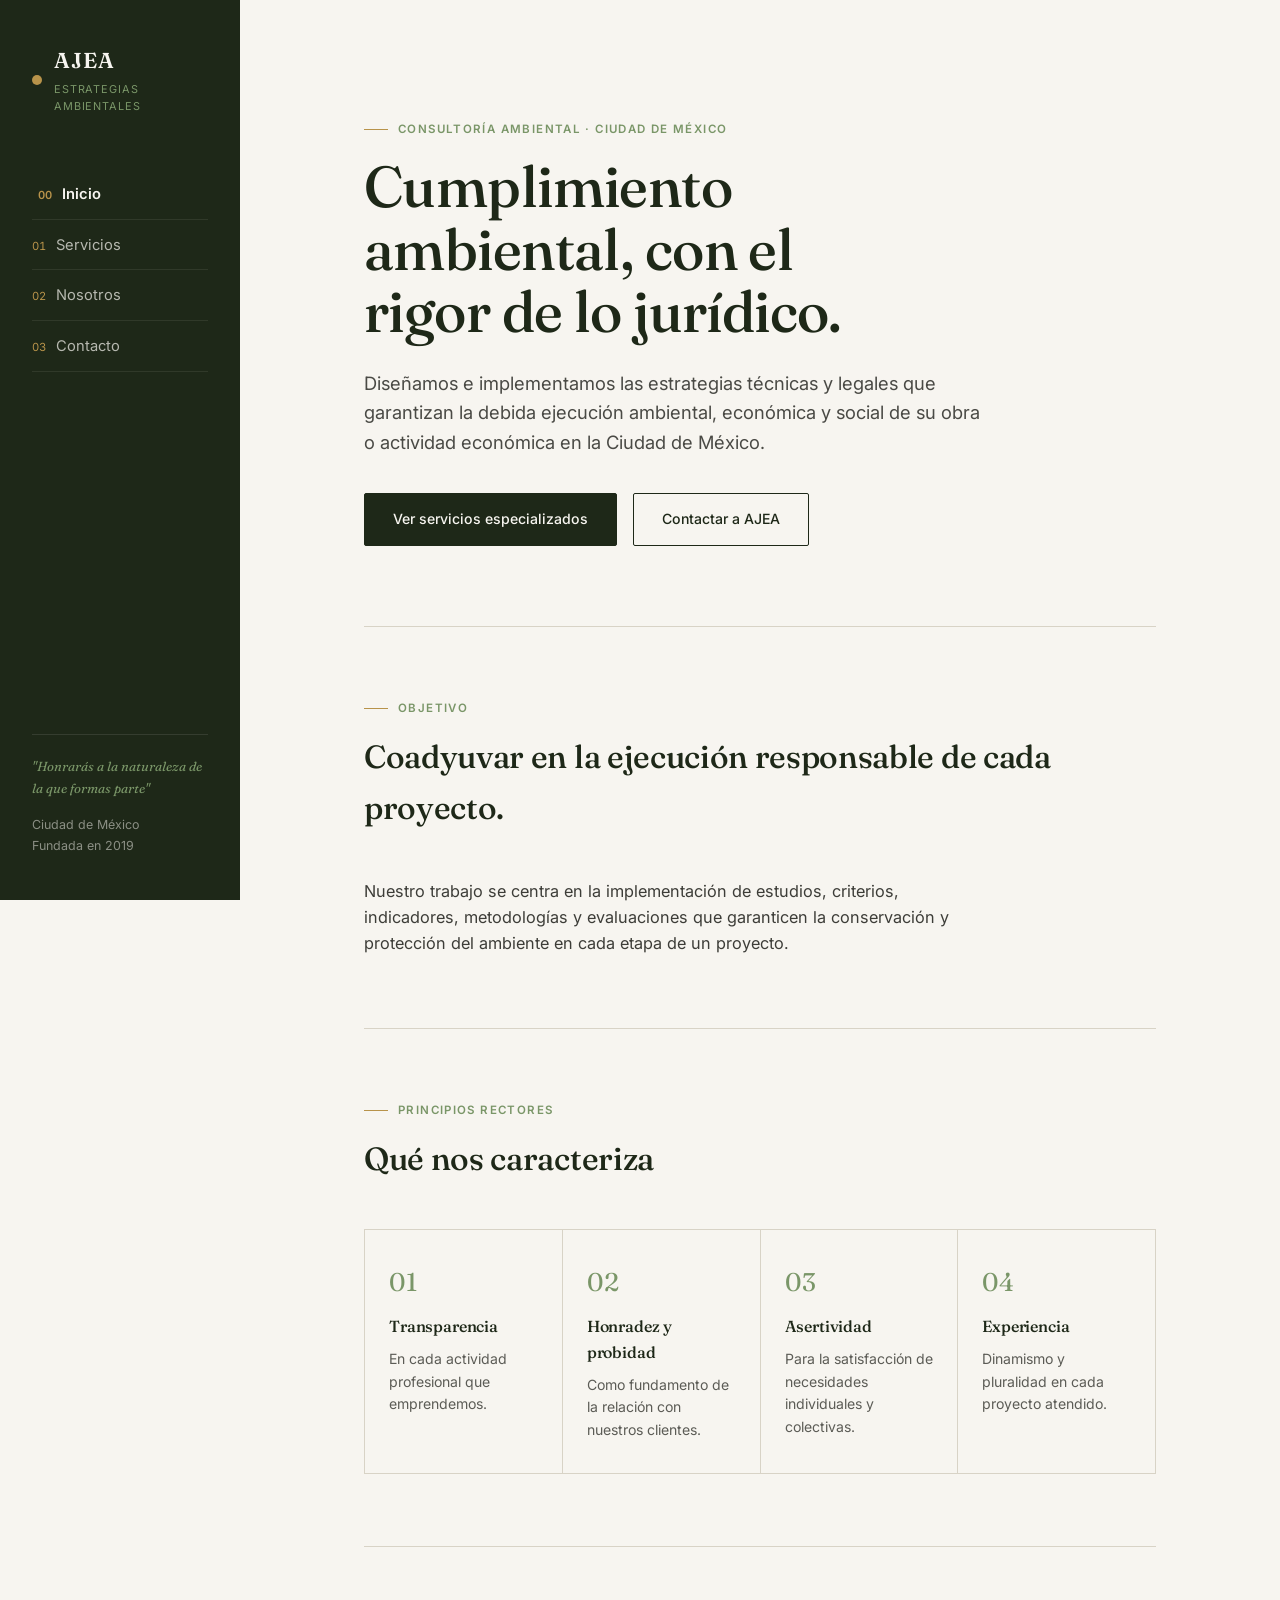
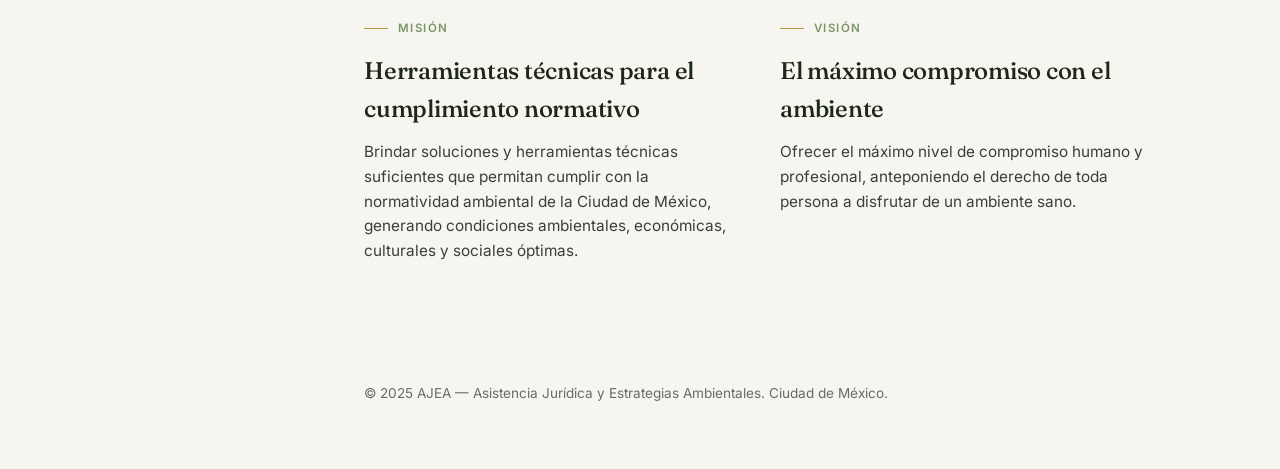
==== index.html @ b837e3bc "Carga Inicial Prototipo Inicial" ====
<!DOCTYPE html>
<html lang="es">
<head>
<meta charset="UTF-8">
<meta name="viewport" content="width=device-width, initial-scale=1.0">
<title>AJEA — Asistencia Jurídica y Estrategias Ambientales</title>
<link rel="stylesheet" href="styles.css?v=2">
</head>
<body>

<div class="shell">
  <nav class="sidenav" id="sidenav">
    <div>
      <div class="mobile-bar">
        <div class="brand-mark">
          <span class="dot"></span>
          <div><span class="name">AJEA</span><span class="sub">Estrategias Ambientales</span></div>
        </div>
        <button class="menu-btn" onclick="document.getElementById('sidenav').classList.toggle('open')">Menú</button>
      </div>
      <div class="nav-links">
        <a href="index.html" class="active"><span class="idx">00</span> Inicio</a>
        <a href="servicios.html"><span class="idx">01</span> Servicios</a>
        <a href="nosotros.html"><span class="idx">02</span> Nosotros</a>
        <a href="contacto.html"><span class="idx">03</span> Contacto</a>
      </div>
    </div>
    <div class="sidenav-footer">
      <span class="motto">"Honrarás a la naturaleza de la que formas parte"</span>
      Ciudad de México<br>Fundada en 2019
    </div>
  </nav>

  <main class="main">
    <div class="container">

      <section class="hero">
        <div class="eyebrow">Consultoría ambiental · Ciudad de México</div>
        <h1>Cumplimiento ambiental, con el rigor de lo jurídico.</h1>
        <p class="lead">Diseñamos e implementamos las estrategias técnicas y legales que garantizan la debida ejecución ambiental, económica y social de su obra o actividad económica en la Ciudad de México.</p>
        <div style="margin-top:36px;display:flex;gap:16px;flex-wrap:wrap;">
          <a href="servicios.html" class="btn">Ver servicios especializados</a>
          <a href="contacto.html" class="btn outline">Contactar a AJEA</a>
        </div>
      </section>

      <section class="section">
        <div class="section-head">
          <div class="eyebrow">Objetivo</div>
          <h2>Coadyuvar en la ejecución responsable de cada proyecto.</h2>
        </div>
        <p style="max-width:60ch;font-size:1.02rem;color:#3d3d38;">Nuestro trabajo se centra en la implementación de estudios, criterios, indicadores, metodologías y evaluaciones que garanticen la conservación y protección del ambiente en cada etapa de un proyecto.</p>
      </section>

      <section class="section">
        <div class="section-head">
          <div class="eyebrow">Principios rectores</div>
          <h2>Qué nos caracteriza</h2>
        </div>
        <div class="pillars">
          <div class="pillar">
            <div class="mk">01</div>
            <h4>Transparencia</h4>
            <p>En cada actividad profesional que emprendemos.</p>
          </div>
          <div class="pillar">
            <div class="mk">02</div>
            <h4>Honradez y probidad</h4>
            <p>Como fundamento de la relación con nuestros clientes.</p>
          </div>
          <div class="pillar">
            <div class="mk">03</div>
            <h4>Asertividad</h4>
            <p>Para la satisfacción de necesidades individuales y colectivas.</p>
          </div>
          <div class="pillar">
            <div class="mk">04</div>
            <h4>Experiencia</h4>
            <p>Dinamismo y pluralidad en cada proyecto atendido.</p>
          </div>
        </div>
      </section>

      <section class="section" style="border-bottom:none;">
        <div class="grid-2">
          <div>
            <div class="eyebrow">Misión</div>
            <h2 style="font-size:1.5rem;margin:14px 0 12px;">Herramientas técnicas para el cumplimiento normativo</h2>
            <p style="font-size:0.96rem;color:#3d3d38;">Brindar soluciones y herramientas técnicas suficientes que permitan cumplir con la normatividad ambiental de la Ciudad de México, generando condiciones ambientales, económicas, culturales y sociales óptimas.</p>
          </div>
          <div>
            <div class="eyebrow">Visión</div>
            <h2 style="font-size:1.5rem;margin:14px 0 12px;">El máximo compromiso con el ambiente</h2>
            <p style="font-size:0.96rem;color:#3d3d38;">Ofrecer el máximo nivel de compromiso humano y profesional, anteponiendo el derecho de toda persona a disfrutar de un ambiente sano.</p>
          </div>
        </div>
      </section>

      <footer class="page-footer">
        © 2025 AJEA — Asistencia Jurídica y Estrategias Ambientales. Ciudad de México.
      </footer>

    </div>
  </main>
</div>

</body>
</html>
---- styles.css ----
@import url('https://fonts.googleapis.com/css2?family=Fraunces:opsz,wght@9..144,300;9..144,400;9..144,500;9..144,600;9..144,700&family=Inter:wght@400;500;600&display=swap');

:root{
  --forest:#2C3B23;
  --forest-deep:#1E2818;
  --ivory:#F7F5F0;
  --sage:#7A9668;
  --sage-light:#E4E9DD;
  --charcoal:#2A2A28;
  --ochre:#B8934A;
  --line:#D8D3C6;
  --max-w:1200px;
}

*{margin:0;padding:0;box-sizing:border-box;}
html{scroll-behavior:smooth;}
body{
  background:var(--ivory);
  color:var(--charcoal);
  font-family:'Inter',sans-serif;
  font-size:16px;
  line-height:1.6;
}

@media (prefers-reduced-motion: reduce){
  *{animation-duration:0.01ms !important; transition-duration:0.01ms !important;}
}

h1,h2,h3,h4{
  font-family:'Fraunces',serif;
  font-weight:500;
  letter-spacing:-0.01em;
  color:var(--forest-deep);
}

a{color:inherit;text-decoration:none;}
img{max-width:100%;display:block;}

/* ===== LAYOUT SHELL ===== */
.shell{
  display:grid;
  grid-template-columns:240px 1fr;
  min-height:100vh;
}

.sidenav{
  background:var(--forest-deep);
  color:var(--ivory);
  padding:44px 32px;
  position:sticky;
  top:0;
  height:100vh;
  display:flex;
  flex-direction:column;
  justify-content:space-between;
}

.brand-mark{
  display:flex;
  align-items:center;
  gap:12px;
  margin-bottom:56px;
}
.brand-mark .dot{
  width:10px;height:10px;border-radius:50%;
  background:var(--ochre);
  flex-shrink:0;
}
.brand-mark .name{
  font-family:'Fraunces',serif;
  font-size:1.35rem;
  font-weight:600;
  letter-spacing:0.04em;
}
.brand-mark .sub{
  font-size:0.68rem;
  letter-spacing:0.08em;
  text-transform:uppercase;
  color:var(--sage);
  display:block;
  margin-top:2px;
}

.nav-links{display:flex;flex-direction:column;gap:2px;}
.nav-links a{
  font-size:0.92rem;
  padding:12px 0;
  border-bottom:1px solid rgba(247,245,240,0.08);
  color:rgba(247,245,240,0.7);
  display:flex;
  align-items:baseline;
  gap:10px;
  transition:color 0.2s ease, padding-left 0.2s ease;
}
.nav-links a .idx{
  font-size:0.7rem;
  color:var(--ochre);
  font-variant-numeric:tabular-nums;
}
.nav-links a:hover, .nav-links a.active{
  color:var(--ivory);
  padding-left:6px;
}
.nav-links a.active{font-weight:600;}

.sidenav-footer{
  font-size:0.78rem;
  color:rgba(247,245,240,0.5);
  border-top:1px solid rgba(247,245,240,0.1);
  padding-top:20px;
  line-height:1.7;
}
.sidenav-footer .motto{
  font-family:'Fraunces',serif;
  font-style:italic;
  color:var(--sage);
  font-size:0.82rem;
  margin-bottom:14px;
  display:block;
}

.main{
  padding:0;
  max-width:100%;
  overflow-x:hidden;
}

.container{
  max-width:920px;
  padding:0 64px;
  margin:0 auto;
}

/* ===== MOBILE NAV TOGGLE ===== */
.mobile-bar{
  display:flex;
  justify-content:space-between;
  align-items:center;
  margin-bottom:56px;
}
.mobile-bar .brand-mark{margin-bottom:0;}
.menu-btn{display:none;}

@media (max-width: 900px){
  .shell{grid-template-columns:1fr;}
  .sidenav{
    position:relative;
    height:auto;
    padding:24px 24px 20px;
  }
  .mobile-bar{margin-bottom:0;}
  .menu-btn{display:inline-block;}
  .nav-links, .sidenav-footer{
    display:none;
  }
  .sidenav.open .nav-links,
  .sidenav.open .sidenav-footer{
    display:flex;
  }
  .sidenav.open .nav-links{margin-top:28px;}
  .sidenav.open .sidenav-footer{margin-top:20px;display:block;}
  .menu-btn{
    background:none;border:1px solid rgba(247,245,240,0.3);
    color:var(--ivory);padding:8px 14px;border-radius:2px;
    font-family:'Inter';font-size:0.8rem;cursor:pointer;
  }
  .container{padding:0 24px;}
}

/* ===== COMMON SECTION STYLES ===== */
.eyebrow{
  font-size:0.72rem;
  letter-spacing:0.12em;
  text-transform:uppercase;
  color:var(--sage);
  font-weight:600;
  display:flex;
  align-items:center;
  gap:10px;
}
.eyebrow::before{
  content:'';
  width:24px;height:1px;
  background:var(--ochre);
  display:inline-block;
}

.hero{
  padding:120px 0 80px;
  border-bottom:1px solid var(--line);
}
.hero h1{
  font-size:clamp(2.4rem, 5vw, 3.6rem);
  line-height:1.08;
  margin:18px 0 26px;
  max-width:15ch;
}
.hero .lead{
  font-size:1.15rem;
  color:#4a4a45;
  max-width:52ch;
  margin-bottom:8px;
}

.section{
  padding:72px 0;
  border-bottom:1px solid var(--line);
}
.section:last-of-type{border-bottom:none;}

.section-head{margin-bottom:44px;}
.section-head h2{
  font-size:2rem;
  margin-top:14px;
}

.btn{
  display:inline-flex;
  align-items:center;
  gap:10px;
  background:var(--forest-deep);
  color:var(--ivory);
  padding:14px 28px;
  font-size:0.88rem;
  font-weight:500;
  border-radius:2px;
  transition:background 0.2s ease, transform 0.2s ease;
  border:1px solid var(--forest-deep);
}
.btn:hover{background:var(--forest);transform:translateY(-1px);}
.btn.outline{
  background:transparent;
  color:var(--forest-deep);
  border:1px solid var(--forest-deep);
}
.btn.outline:hover{background:var(--forest-deep);color:var(--ivory);}

.grid-2{
  display:grid;
  grid-template-columns:1fr 1fr;
  gap:40px;
}
@media (max-width:700px){.grid-2{grid-template-columns:1fr;}}

/* article/clause numbering (signature element) */
.article{
  border-top:1px solid var(--line);
  padding:36px 0;
  display:grid;
  grid-template-columns:100px 1fr;
  gap:28px;
}
.article:last-child{border-bottom:1px solid var(--line);}
.article .num{
  font-family:'Fraunces',serif;
  font-size:0.95rem;
  color:var(--ochre);
  font-weight:600;
  letter-spacing:0.02em;
  padding-top:2px;
}
.article .num span{
  display:block;
  font-family:'Inter';
  font-size:0.65rem;
  color:#9a968a;
  text-transform:uppercase;
  letter-spacing:0.1em;
  margin-top:4px;
}
.article h3{font-size:1.25rem;margin-bottom:14px;}
.article ul{list-style:none;}
.article li{
  padding:8px 0 8px 20px;
  position:relative;
  font-size:0.95rem;
  color:#3d3d38;
  border-top:1px solid #ECE8DC;
}
.article li:first-child{border-top:none;}
.article li::before{
  content:'§';
  position:absolute;
  left:0;
  color:var(--sage);
  font-weight:600;
}

@media (max-width:700px){
  .article{grid-template-columns:1fr;gap:10px;}
}

/* value/pillar cards */
.pillars{
  display:grid;
  grid-template-columns:repeat(4,1fr);
  gap:1px;
  background:var(--line);
  border:1px solid var(--line);
}
.pillar{
  background:var(--ivory);
  padding:32px 24px;
}
.pillar .mk{
  font-family:'Fraunces',serif;
  font-size:1.6rem;
  color:var(--sage);
  margin-bottom:12px;
}
.pillar h4{font-size:1rem;margin-bottom:8px;}
.pillar p{font-size:0.88rem;color:#5c5c56;}
@media (max-width:900px){.pillars{grid-template-columns:1fr 1fr;}}
@media (max-width:500px){.pillars{grid-template-columns:1fr;}}

/* team card */
.person{
  border-top:1px solid var(--line);
  padding:36px 0;
  display:grid;
  grid-template-columns:140px 1fr;
  gap:28px;
}
.person:last-child{border-bottom:1px solid var(--line);}
.person .badge{
  width:64px;height:64px;
  border-radius:50%;
  background:var(--sage-light);
  color:var(--forest-deep);
  display:flex;align-items:center;justify-content:center;
  font-family:'Fraunces',serif;
  font-size:1.3rem;
  font-weight:600;
}
.person h3{font-size:1.2rem;margin-bottom:4px;}
.person .role{
  font-size:0.82rem;
  color:var(--sage);
  text-transform:uppercase;
  letter-spacing:0.06em;
  margin-bottom:14px;
  font-weight:600;
}
.person p{font-size:0.94rem;color:#3d3d38;}
@media (max-width:700px){.person{grid-template-columns:1fr;}}

/* footer */
.page-footer{
  padding:48px 0 64px;
  font-size:0.85rem;
  color:#6b6b64;
}
.page-footer a{color:var(--forest);text-decoration:underline;text-underline-offset:3px;}

.stamp{
  display:inline-block;
  border:1px solid var(--ochre);
  color:var(--ochre);
  font-size:0.7rem;
  letter-spacing:0.08em;
  text-transform:uppercase;
  padding:6px 14px;
  border-radius:2px;
  margin-bottom:20px;
}

/* contact page specific */
.contact-block{
  padding:32px 0;
  border-top:1px solid var(--line);
}
.contact-block:last-child{border-bottom:1px solid var(--line);}
.contact-block .label{
  font-size:0.72rem;
  text-transform:uppercase;
  letter-spacing:0.1em;
  color:var(--sage);
  font-weight:600;
  margin-bottom:10px;
}
.contact-block .value{
  font-family:'Fraunces',serif;
  font-size:1.3rem;
  color:var(--forest-deep);
}
.contact-block .value + .value{margin-top:4px;}
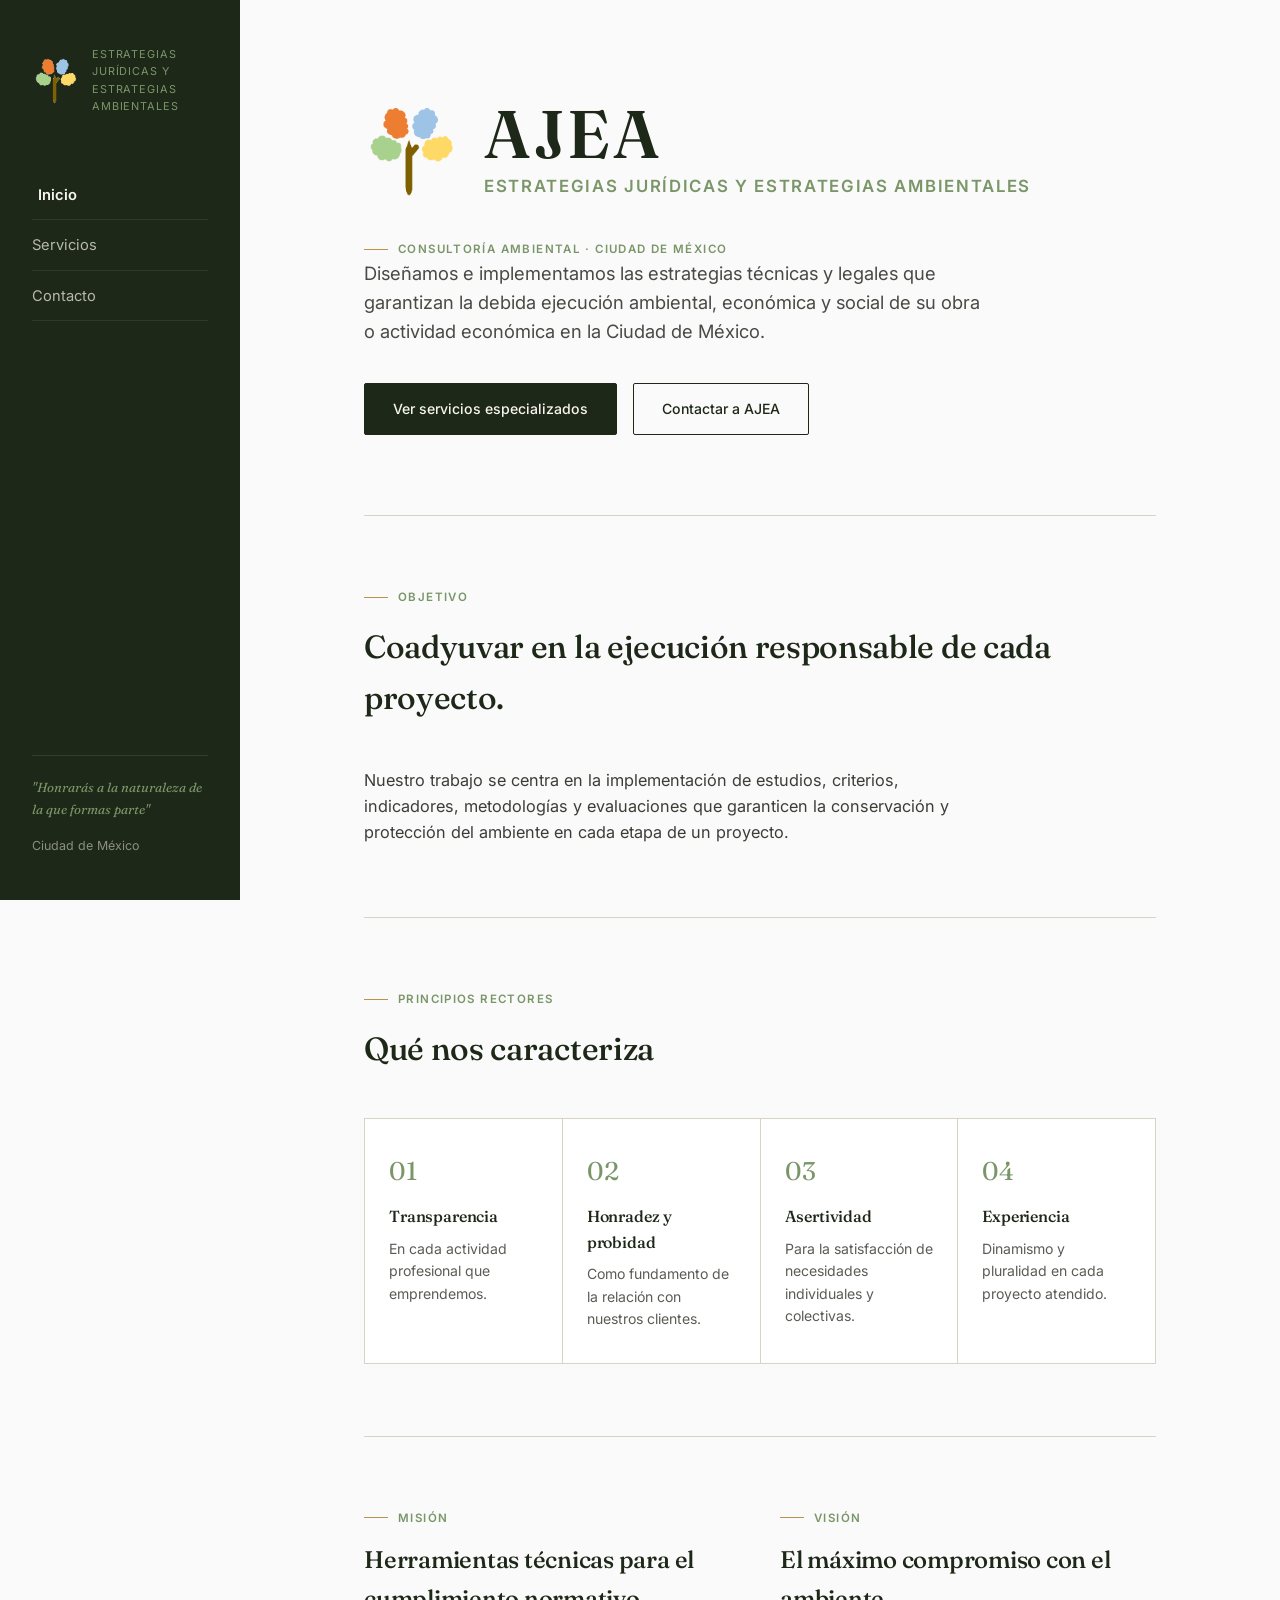
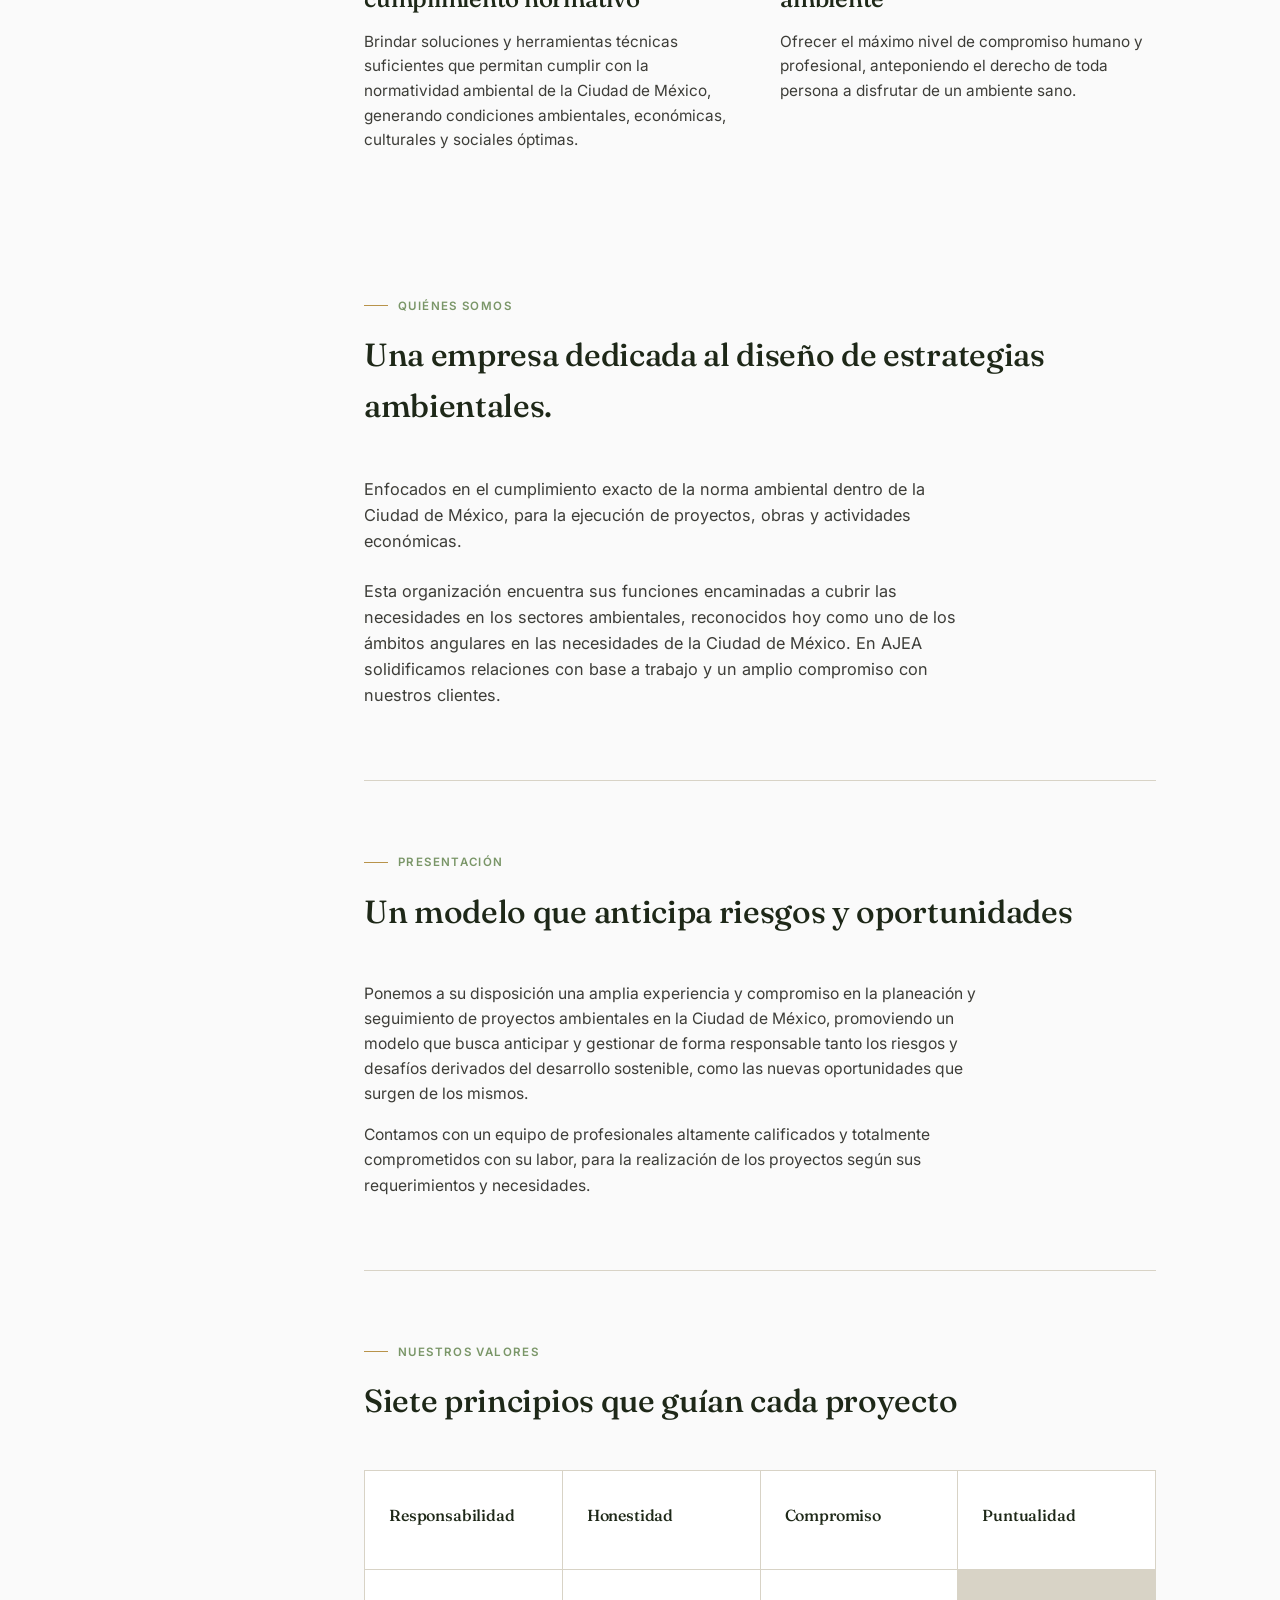
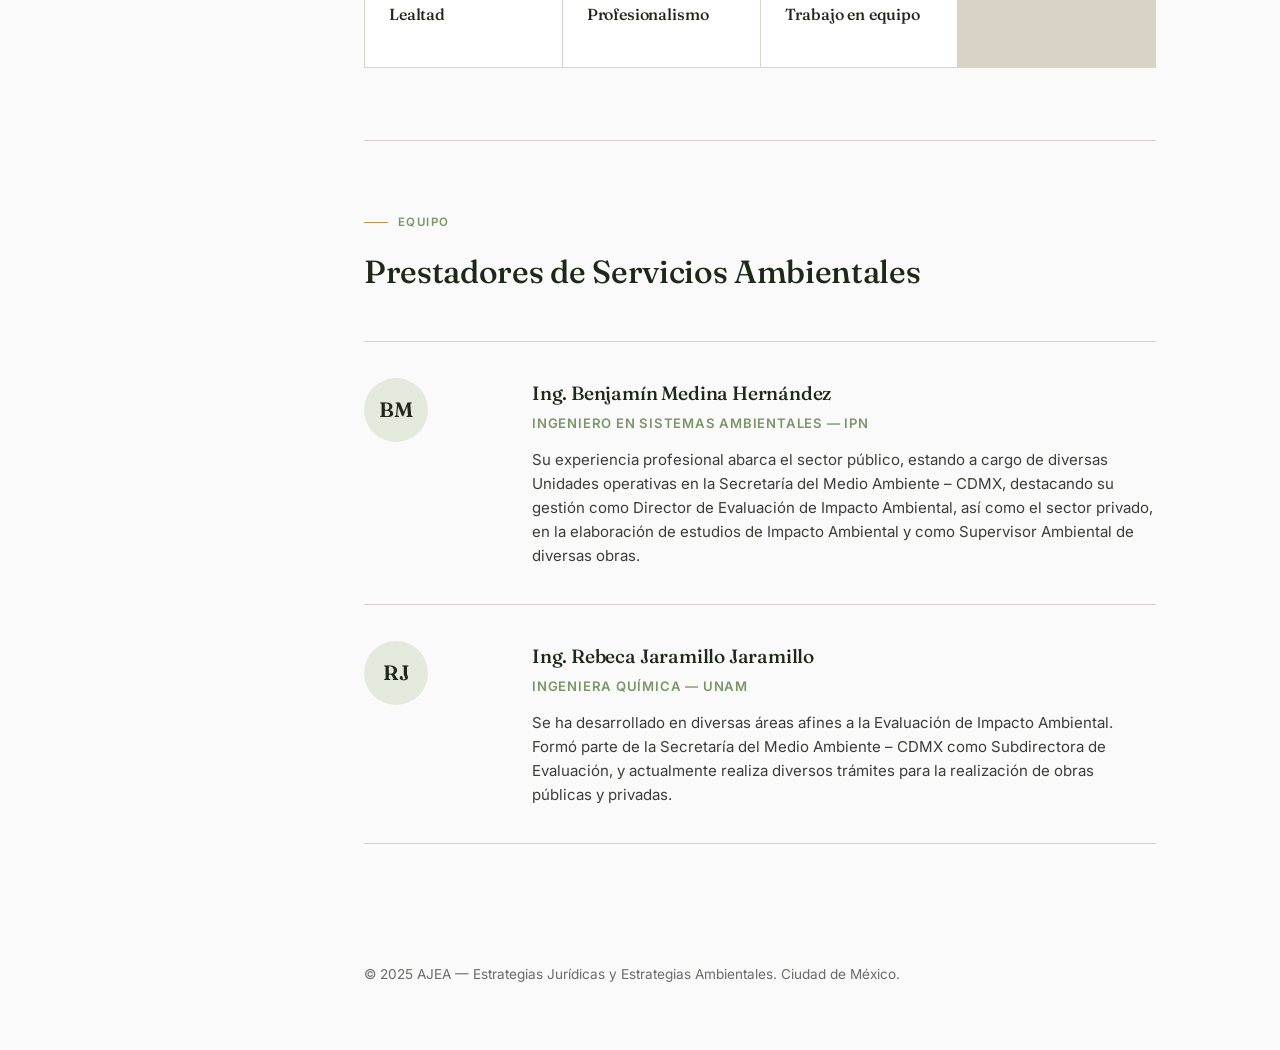
==== commit 99d4a030: "Revision 1" ====
--- a/index.html
+++ b/index.html
@@ -3,8 +3,9 @@
 <head>
 <meta charset="UTF-8">
 <meta name="viewport" content="width=device-width, initial-scale=1.0">
-<title>AJEA — Asistencia Jurídica y Estrategias Ambientales</title>
-<link rel="stylesheet" href="styles.css?v=2">
+<title>AJEA — Estrategias Jurídicas y Estrategias Ambientales</title>
+<link rel="icon" type="image/png" href="logoAJEA.png">
+<link rel="stylesheet" href="styles.css?v=3">
 </head>
 <body>
 
@@ -13,21 +14,22 @@
     <div>
       <div class="mobile-bar">
         <div class="brand-mark">
-          <span class="dot"></span>
-          <div><span class="name">AJEA</span><span class="sub">Estrategias Ambientales</span></div>
+          <img src="logoAJEA.png" alt="AJEA" class="logo-img">
+          <div>
+            <span class="sub">Estrategias Jurídicas y Estrategias Ambientales</span>
+          </div>
         </div>
         <button class="menu-btn" onclick="document.getElementById('sidenav').classList.toggle('open')">Menú</button>
       </div>
       <div class="nav-links">
-        <a href="index.html" class="active"><span class="idx">00</span> Inicio</a>
-        <a href="servicios.html"><span class="idx">01</span> Servicios</a>
-        <a href="nosotros.html"><span class="idx">02</span> Nosotros</a>
-        <a href="contacto.html"><span class="idx">03</span> Contacto</a>
+        <a href="index.html" class="active">Inicio</a>
+        <a href="servicios.html">Servicios</a>
+        <a href="contacto.html">Contacto</a>
       </div>
     </div>
     <div class="sidenav-footer">
       <span class="motto">"Honrarás a la naturaleza de la que formas parte"</span>
-      Ciudad de México<br>Fundada en 2019
+      Ciudad de México
     </div>
   </nav>
 
@@ -35,8 +37,14 @@
     <div class="container">
 
       <section class="hero">
-        <div class="eyebrow">Consultoría ambiental · Ciudad de México</div>
-        <h1>Cumplimiento ambiental, con el rigor de lo jurídico.</h1>
+        <div class="hero-brand">
+          <img src="logoAJEA.png" alt="AJEA" class="hero-logo">
+          <div class="hero-brand-text">
+            <span class="hero-brand-name">AJEA</span>
+            <span class="hero-brand-full">Estrategias Jurídicas y Estrategias Ambientales</span>
+          </div>
+        </div>
+        <div class="eyebrow" style="margin-top:40px;">Consultoría ambiental · Ciudad de México</div>
         <p class="lead">Diseñamos e implementamos las estrategias técnicas y legales que garantizan la debida ejecución ambiental, económica y social de su obra o actividad económica en la Ciudad de México.</p>
         <div style="margin-top:36px;display:flex;gap:16px;flex-wrap:wrap;">
           <a href="servicios.html" class="btn">Ver servicios especializados</a>
@@ -96,8 +104,68 @@
         </div>
       </section>
 
+      <!-- Nosotros -->
+      <section class="section">
+        <div class="section-head">
+          <div class="eyebrow">Quiénes somos</div>
+          <h2>Una empresa dedicada al diseño de estrategias ambientales.</h2>
+        </div>
+        <p style="max-width:62ch;font-size:1.02rem;color:#3d3d38;margin-bottom:24px;">Enfocados en el cumplimiento exacto de la norma ambiental dentro de la Ciudad de México, para la ejecución de proyectos, obras y actividades económicas.</p>
+        <p style="max-width:62ch;font-size:1.02rem;color:#3d3d38;">Esta organización encuentra sus funciones encaminadas a cubrir las necesidades en los sectores ambientales, reconocidos hoy como uno de los ámbitos angulares en las necesidades de la Ciudad de México. En AJEA solidificamos relaciones con base a trabajo y un amplio compromiso con nuestros clientes.</p>
+      </section>
+
+      <section class="section">
+        <div class="section-head">
+          <div class="eyebrow">Presentación</div>
+          <h2>Un modelo que anticipa riesgos y oportunidades</h2>
+        </div>
+        <p style="max-width:62ch;font-size:0.98rem;color:#3d3d38;margin-bottom:16px;">Ponemos a su disposición una amplia experiencia y compromiso en la planeación y seguimiento de proyectos ambientales en la Ciudad de México, promoviendo un modelo que busca anticipar y gestionar de forma responsable tanto los riesgos y desafíos derivados del desarrollo sostenible, como las nuevas oportunidades que surgen de los mismos.</p>
+        <p style="max-width:62ch;font-size:0.98rem;color:#3d3d38;">Contamos con un equipo de profesionales altamente calificados y totalmente comprometidos con su labor, para la realización de los proyectos según sus requerimientos y necesidades.</p>
+      </section>
+
+      <section class="section">
+        <div class="section-head">
+          <div class="eyebrow">Nuestros valores</div>
+          <h2>Siete principios que guían cada proyecto</h2>
+        </div>
+        <div class="pillars" style="grid-template-columns:repeat(4,1fr);">
+          <div class="pillar"><h4>Responsabilidad</h4></div>
+          <div class="pillar"><h4>Honestidad</h4></div>
+          <div class="pillar"><h4>Compromiso</h4></div>
+          <div class="pillar"><h4>Puntualidad</h4></div>
+          <div class="pillar"><h4>Lealtad</h4></div>
+          <div class="pillar"><h4>Profesionalismo</h4></div>
+          <div class="pillar"><h4>Trabajo en equipo</h4></div>
+        </div>
+      </section>
+
+      <section class="section" style="border-bottom:none;">
+        <div class="section-head">
+          <div class="eyebrow">Equipo</div>
+          <h2>Prestadores de Servicios Ambientales</h2>
+        </div>
+
+        <div class="person">
+          <div class="badge">BM</div>
+          <div>
+            <h3>Ing. Benjamín Medina Hernández</h3>
+            <div class="role">Ingeniero en Sistemas Ambientales — IPN</div>
+            <p>Su experiencia profesional abarca el sector público, estando a cargo de diversas Unidades operativas en la Secretaría del Medio Ambiente – CDMX, destacando su gestión como Director de Evaluación de Impacto Ambiental, así como el sector privado, en la elaboración de estudios de Impacto Ambiental y como Supervisor Ambiental de diversas obras.</p>
+          </div>
+        </div>
+
+        <div class="person">
+          <div class="badge">RJ</div>
+          <div>
+            <h3>Ing. Rebeca Jaramillo Jaramillo</h3>
+            <div class="role">Ingeniera Química — UNAM</div>
+            <p>Se ha desarrollado en diversas áreas afines a la Evaluación de Impacto Ambiental. Formó parte de la Secretaría del Medio Ambiente – CDMX como Subdirectora de Evaluación, y actualmente realiza diversos trámites para la realización de obras públicas y privadas.</p>
+          </div>
+        </div>
+      </section>
+
       <footer class="page-footer">
-        © 2025 AJEA — Asistencia Jurídica y Estrategias Ambientales. Ciudad de México.
+        © 2025 AJEA — Estrategias Jurídicas y Estrategias Ambientales. Ciudad de México.
       </footer>
 
     </div>
--- a/styles.css
+++ b/styles.css
@@ -15,7 +15,7 @@
 *{margin:0;padding:0;box-sizing:border-box;}
 html{scroll-behavior:smooth;}
 body{
-  background:var(--ivory);
+  background:#FAFAFA;
   color:var(--charcoal);
   font-family:'Inter',sans-serif;
   font-size:16px;
@@ -61,16 +61,11 @@
   gap:12px;
   margin-bottom:56px;
 }
-.brand-mark .dot{
-  width:10px;height:10px;border-radius:50%;
-  background:var(--ochre);
+.logo-img{
+  width:48px;
+  height:48px;
+  object-fit:contain;
   flex-shrink:0;
-}
-.brand-mark .name{
-  font-family:'Fraunces',serif;
-  font-size:1.35rem;
-  font-weight:600;
-  letter-spacing:0.04em;
 }
 .brand-mark .sub{
   font-size:0.68rem;
@@ -91,11 +86,6 @@
   align-items:baseline;
   gap:10px;
   transition:color 0.2s ease, padding-left 0.2s ease;
-}
-.nav-links a .idx{
-  font-size:0.7rem;
-  color:var(--ochre);
-  font-variant-numeric:tabular-nums;
 }
 .nav-links a:hover, .nav-links a.active{
   color:var(--ivory);
@@ -186,15 +176,48 @@
 }
 
 .hero{
-  padding:120px 0 80px;
+  padding:100px 0 80px;
   border-bottom:1px solid var(--line);
 }
-.hero h1{
-  font-size:clamp(2.4rem, 5vw, 3.6rem);
-  line-height:1.08;
-  margin:18px 0 26px;
-  max-width:15ch;
-}
+
+/* hero brand block */
+.hero-brand{
+  display:flex;
+  align-items:center;
+  gap:24px;
+  margin-bottom:12px;
+}
+.hero-logo{
+  width:96px;
+  height:96px;
+  object-fit:contain;
+  flex-shrink:0;
+}
+.hero-brand-text{
+  display:flex;
+  flex-direction:column;
+  gap:6px;
+}
+.hero-brand-name{
+  font-family:'Fraunces',serif;
+  font-size:clamp(2.8rem, 6vw, 4.2rem);
+  font-weight:600;
+  line-height:1;
+  color:var(--forest-deep);
+  letter-spacing:0.04em;
+}
+.hero-brand-full{
+  font-size:clamp(0.85rem, 1.5vw, 1.05rem);
+  color:var(--sage);
+  text-transform:uppercase;
+  letter-spacing:0.1em;
+  font-weight:600;
+}
+@media (max-width:600px){
+  .hero-brand{flex-direction:column;align-items:flex-start;gap:16px;}
+  .hero-logo{width:72px;height:72px;}
+}
+
 .hero .lead{
   font-size:1.15rem;
   color:#4a4a45;
@@ -226,6 +249,9 @@
   border-radius:2px;
   transition:background 0.2s ease, transform 0.2s ease;
   border:1px solid var(--forest-deep);
+  cursor:pointer;
+  font-family:'Inter',sans-serif;
+  letter-spacing:normal;
 }
 .btn:hover{background:var(--forest);transform:translateY(-1px);}
 .btn.outline{
@@ -246,10 +272,8 @@
 .article{
   border-top:1px solid var(--line);
   padding:36px 0;
-  display:grid;
-  grid-template-columns:100px 1fr;
-  gap:28px;
-}
+}
+.article:first-child{border-top:none;}
 .article:last-child{border-bottom:1px solid var(--line);}
 .article .num{
   font-family:'Fraunces',serif;
@@ -286,9 +310,6 @@
   font-weight:600;
 }
 
-@media (max-width:700px){
-  .article{grid-template-columns:1fr;gap:10px;}
-}
 
 /* value/pillar cards */
 .pillars{
@@ -299,7 +320,7 @@
   border:1px solid var(--line);
 }
 .pillar{
-  background:var(--ivory);
+  background:#ffffff;
   padding:32px 24px;
 }
 .pillar .mk{
@@ -384,3 +405,68 @@
   color:var(--forest-deep);
 }
 .contact-block .value + .value{margin-top:4px;}
+
+/* contact form */
+.contact-form{
+  margin-top:48px;
+  border-top:1px solid var(--line);
+  padding-top:40px;
+}
+.contact-form .form-title{
+  font-family:'Fraunces',serif;
+  font-size:1.5rem;
+  color:var(--forest-deep);
+  margin-bottom:8px;
+}
+.contact-form .form-subtitle{
+  font-size:0.92rem;
+  color:#57606a;
+  margin-bottom:32px;
+}
+.form-row{
+  display:grid;
+  grid-template-columns:1fr 1fr;
+  gap:20px;
+  margin-bottom:20px;
+}
+@media (max-width:600px){.form-row{grid-template-columns:1fr;}}
+.form-group{
+  display:flex;
+  flex-direction:column;
+  gap:6px;
+}
+.form-group.full{
+  grid-column:1/-1;
+}
+.form-group label{
+  font-size:0.78rem;
+  text-transform:uppercase;
+  letter-spacing:0.08em;
+  color:var(--sage);
+  font-weight:600;
+}
+.form-group input,
+.form-group select,
+.form-group textarea{
+  padding:12px 14px;
+  border:1px solid var(--line);
+  border-radius:2px;
+  font-family:'Inter',sans-serif;
+  font-size:0.94rem;
+  color:var(--charcoal);
+  background:#ffffff;
+  outline:none;
+  transition:border-color 0.2s ease;
+}
+.form-group input:focus,
+.form-group select:focus,
+.form-group textarea:focus{
+  border-color:var(--sage);
+}
+.form-group textarea{
+  resize:vertical;
+  min-height:130px;
+}
+.form-submit{
+  margin-top:24px;
+}
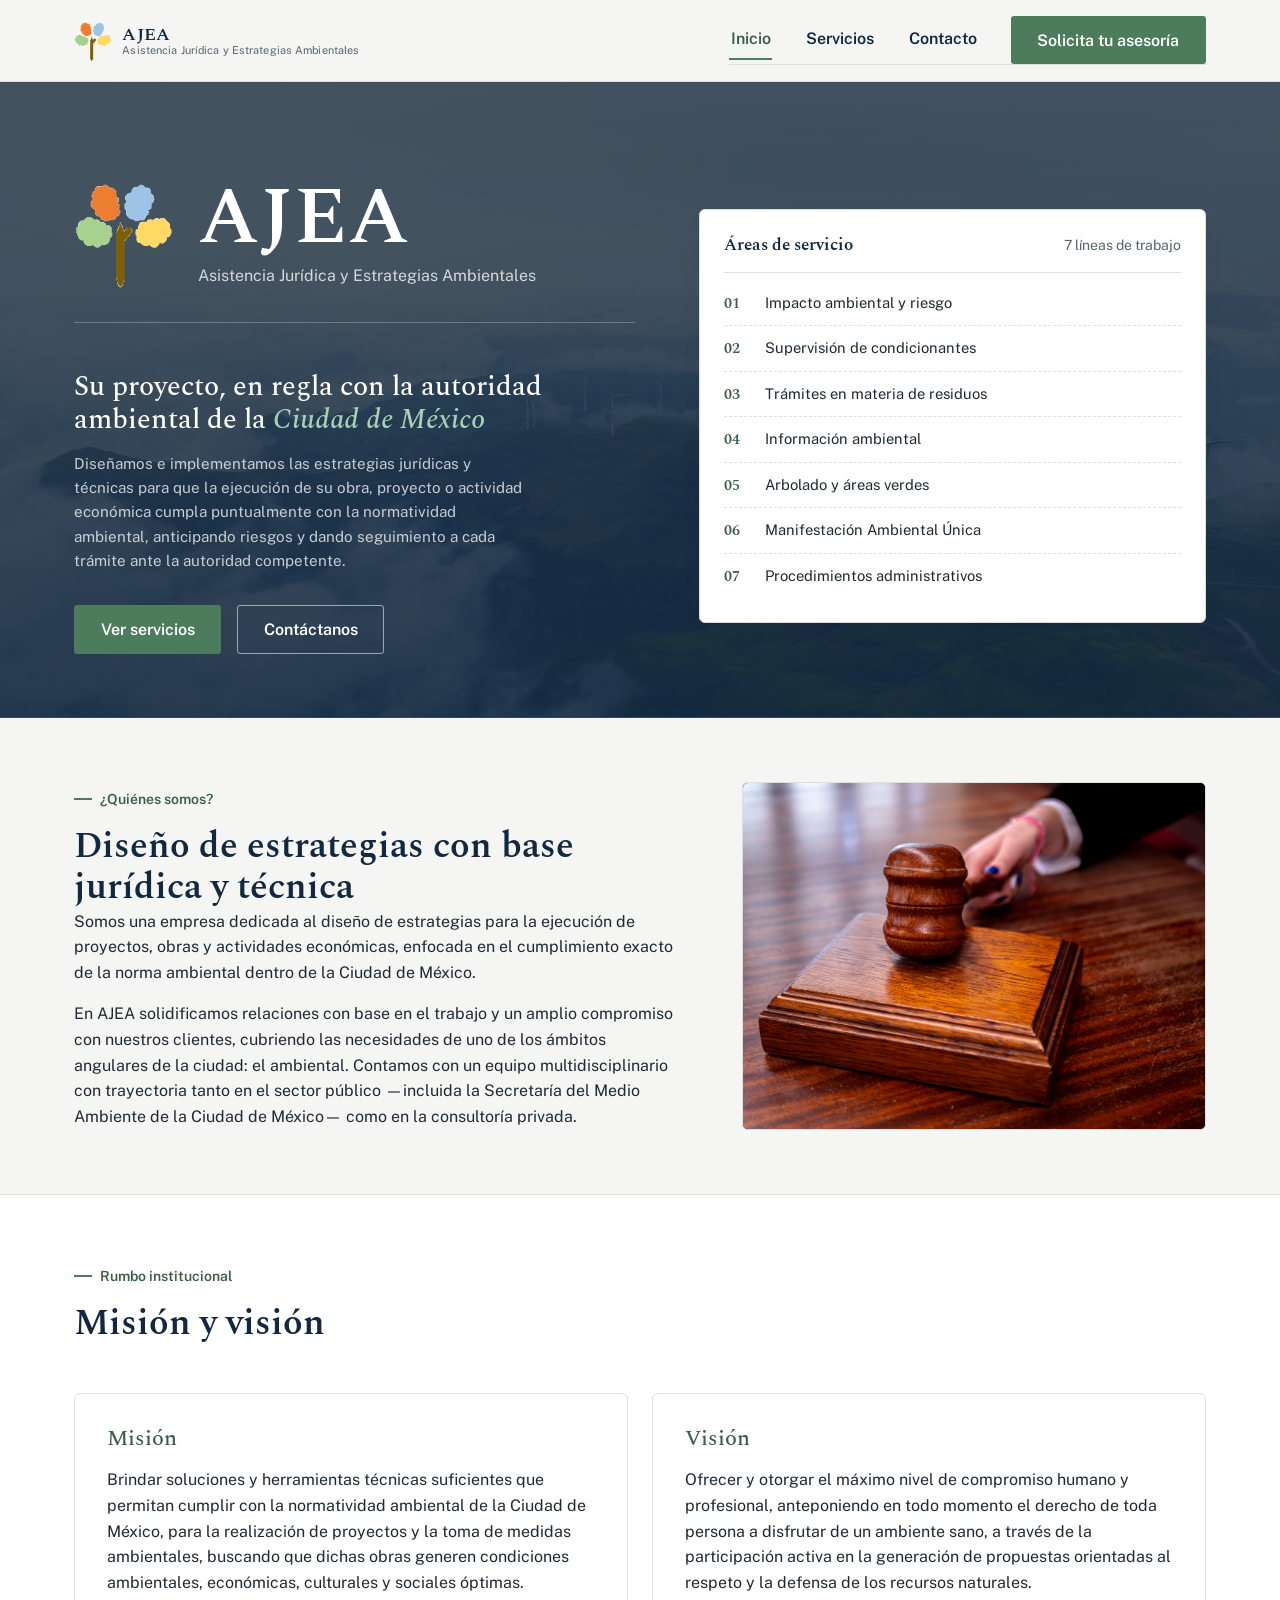
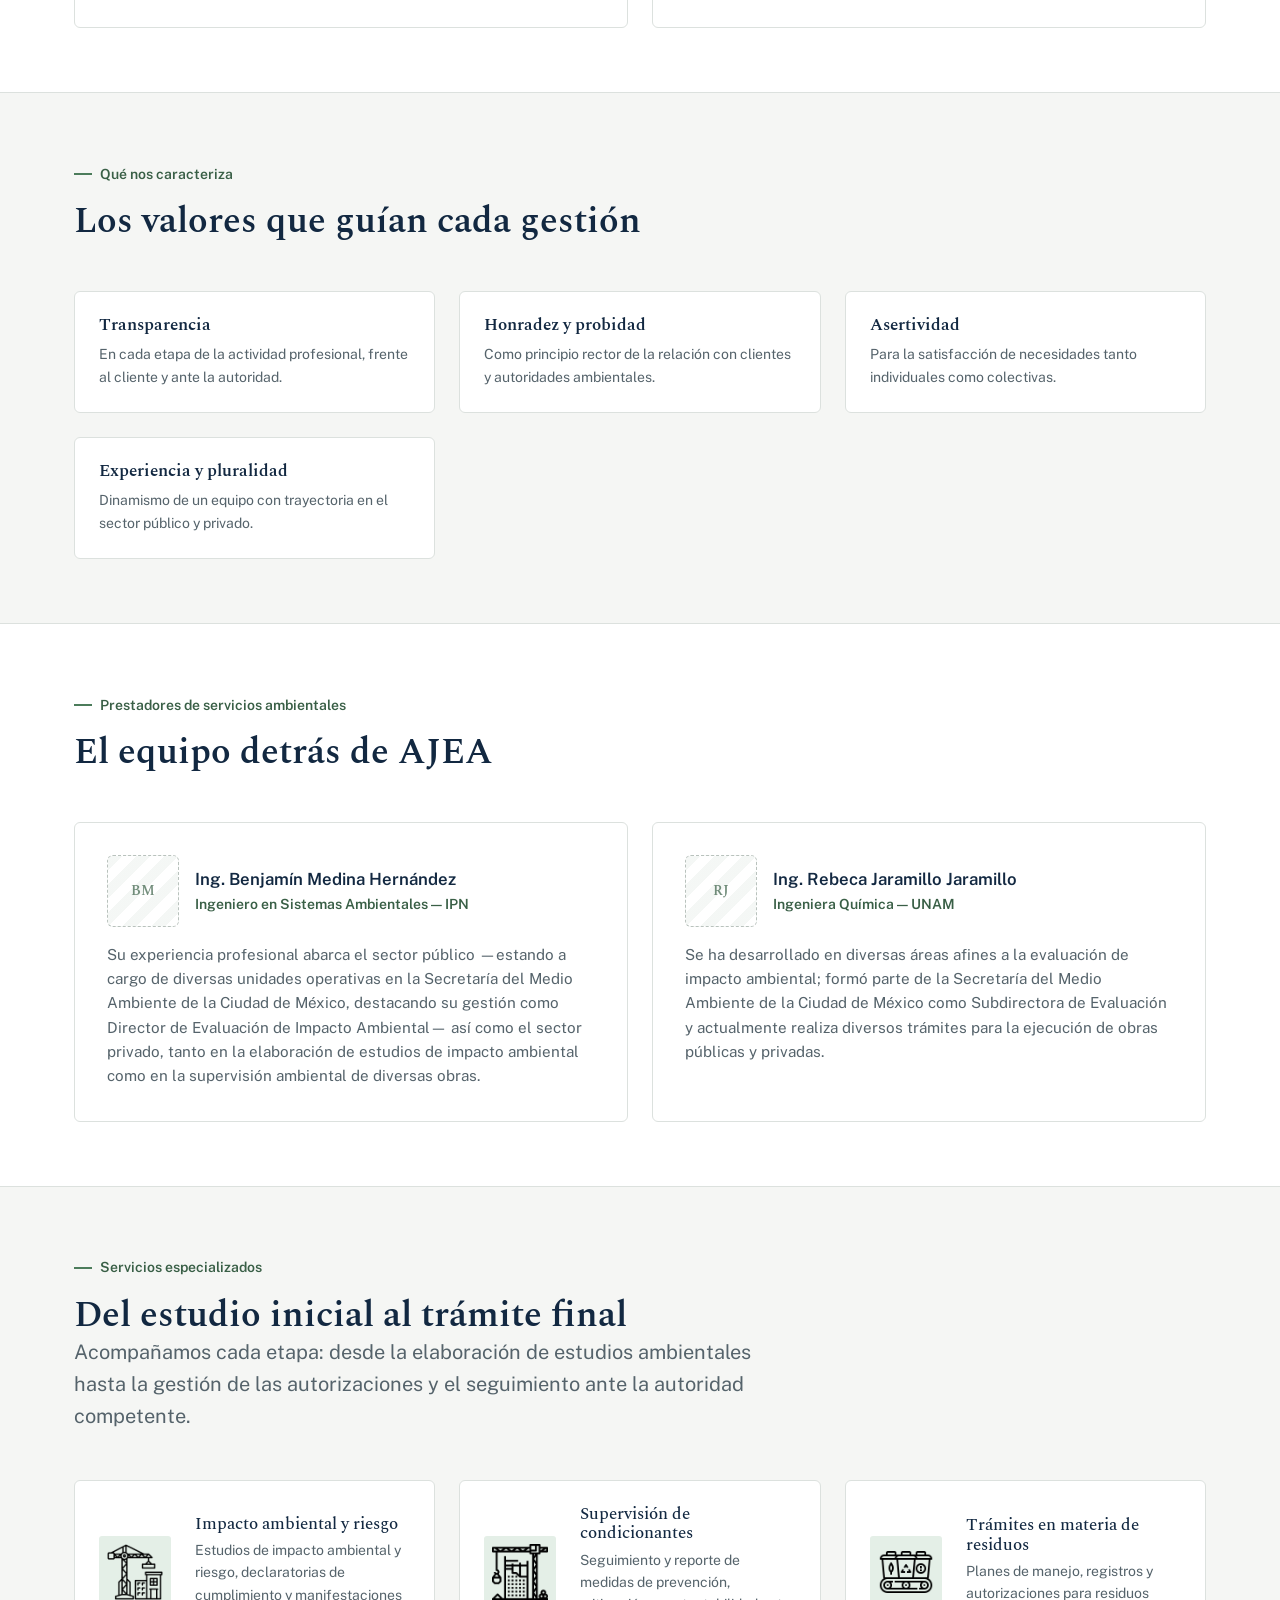
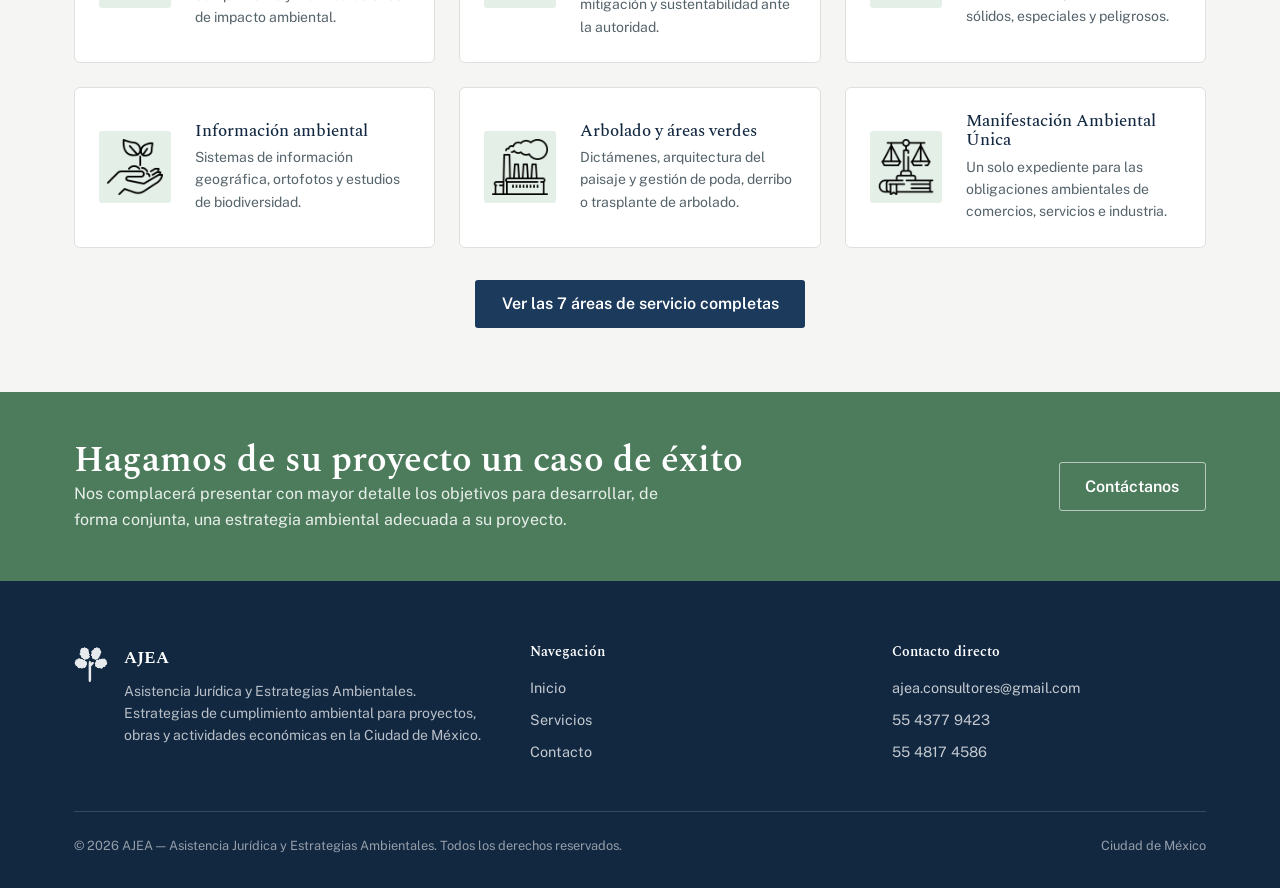
==== commit cec90406: "Implementacion de cambios en la pagina web de AJEA, incluyendo actualizacion de imagenes, videos y d" ====
--- a/index.html
+++ b/index.html
@@ -1,176 +1,422 @@
 <!DOCTYPE html>
 <html lang="es">
 <head>
-<meta charset="UTF-8">
-<meta name="viewport" content="width=device-width, initial-scale=1.0">
-<title>AJEA — Estrategias Jurídicas y Estrategias Ambientales</title>
-<link rel="icon" type="image/png" href="logoAJEA.png">
-<link rel="stylesheet" href="styles.css?v=3">
+  <meta charset="UTF-8" />
+  <meta name="viewport" content="width=device-width, initial-scale=1.0" />
+  <title>AJEA — Asistencia Jurídica y Estrategias Ambientales | CDMX</title>
+  <meta
+    name="description"
+    content="AJEA diseña e implementa estrategias jurídico-ambientales para proyectos, obras y actividades económicas en la Ciudad de México: impacto ambiental, residuos, información ambiental y arbolado."
+  />
+  <link rel="icon" type="image/png" href="assets/img/logoAJEA.png" />
+  <meta property="og:title" content="AJEA — Asistencia Jurídica y Estrategias Ambientales" />
+  <meta
+    property="og:description"
+    content="Estrategias de cumplimiento ambiental para proyectos, obras y actividades económicas en la Ciudad de México."
+  />
+  <meta property="og:type" content="website" />
+  <meta property="og:image" content="assets/img/logoAJEA.png" />
+  <link rel="preconnect" href="https://fonts.googleapis.com" />
+  <link rel="preconnect" href="https://fonts.gstatic.com" crossorigin />
+  <link
+    href="https://fonts.googleapis.com/css2?family=Public+Sans:wght@400;500;600;700&family=Spectral:ital,wght@0,400;0,500;0,600;1,400&display=swap"
+    rel="stylesheet"
+  />
+  <link rel="stylesheet" href="css/styles.css" />
 </head>
 <body>
-
-<div class="shell">
-  <nav class="sidenav" id="sidenav">
-    <div>
-      <div class="mobile-bar">
-        <div class="brand-mark">
-          <img src="logoAJEA.png" alt="AJEA" class="logo-img">
-          <div>
-            <span class="sub">Estrategias Jurídicas y Estrategias Ambientales</span>
-          </div>
-        </div>
-        <button class="menu-btn" onclick="document.getElementById('sidenav').classList.toggle('open')">Menú</button>
-      </div>
-      <div class="nav-links">
-        <a href="index.html" class="active">Inicio</a>
-        <a href="servicios.html">Servicios</a>
-        <a href="contacto.html">Contacto</a>
-      </div>
+  <a class="skip-link" href="#main">Saltar al contenido principal</a>
+
+  <header class="site-header">
+    <div class="container site-header__inner">
+      <a href="index.html" class="logo">
+        <img
+          class="logo__img"
+          src="assets/img/logoAJEA.png"
+          alt="AJEA — Asistencia Jurídica y Estrategias Ambientales"
+          width="125"
+          height="140"
+        />
+        <span class="logo__text">
+          <span class="logo__title">AJEA</span>
+          <span class="logo__subtitle">Asistencia Jurídica y Estrategias Ambientales</span>
+        </span>
+      </a>
+
+      <button class="nav__toggle" aria-expanded="false" aria-controls="nav-menu" aria-label="Abrir menú de navegación">
+        <span class="nav__toggle-bar"></span>
+        <span class="nav__toggle-bar"></span>
+        <span class="nav__toggle-bar"></span>
+      </button>
+
+      <nav class="nav" id="nav-menu" aria-label="Navegación principal">
+        <ul class="nav__list">
+          <li><a class="nav__link" href="index.html">Inicio</a></li>
+          <li><a class="nav__link" href="servicios.html">Servicios</a></li>
+          <li><a class="nav__link" href="contacto.html">Contacto</a></li>
+          <li class="nav__cta"><a class="btn btn--accent btn--block" href="contacto.html">Solicita tu asesoría</a></li>
+        </ul>
+      </nav>
     </div>
-    <div class="sidenav-footer">
-      <span class="motto">"Honrarás a la naturaleza de la que formas parte"</span>
-      Ciudad de México
+  </header>
+
+  <main id="main">
+    <!-- ============================= HERO ============================= -->
+    <section class="hero">
+      <!--
+        Fondo del hero: video institucional real (assets/video/videoInicio.mp4),
+        con imagen de respaldo (poster) generada del propio video para que se
+        vea completo desde el primer fotograma mientras carga. Si en algún
+        momento se prefiere una imagen fija en vez de video, basta remplazar
+        el <video> por: <img class="hero__media-video" src="..." alt="" />
+      -->
+      <div class="hero__media" aria-hidden="true">
+        <video class="hero__media-video" autoplay muted loop playsinline poster="assets/img/hero-poster.jpg">
+          <source src="assets/video/videoInicio.mp4" type="video/mp4" />
+        </video>
+        <div class="hero__media-overlay"></div>
+      </div>
+
+      <div class="container hero__grid">
+        <div class="hero__content">
+          <!-- Remate visual principal: logo + nombre, integrados con el video de fondo -->
+          <div class="hero__brandmark">
+            <img
+              class="hero__brandmark-logo"
+              src="assets/img/logoAJEA.png"
+              alt=""
+              width="100"
+              height="112"
+            />
+            <span>
+              <span class="hero__brandmark-name">AJEA</span>
+              <span class="hero__brandmark-tagline">Asistencia Jurídica y Estrategias Ambientales</span>
+            </span>
+          </div>
+
+          <!-- Contenido secundario: eslogan y descripción -->
+          <h1 class="hero__title">
+            Su proyecto, en regla con la autoridad ambiental de la <em>Ciudad de México</em>
+          </h1>
+          <p class="hero__subtitle">
+            Diseñamos e implementamos las estrategias jurídicas y técnicas para que la ejecución de su obra,
+            proyecto o actividad económica cumpla puntualmente con la normatividad ambiental, anticipando riesgos
+            y dando seguimiento a cada trámite ante la autoridad competente.
+          </p>
+          <div class="hero__actions">
+            <a class="btn btn--accent" href="servicios.html">Ver servicios</a>
+            <a class="btn btn--outline" href="contacto.html">Contáctanos</a>
+          </div>
+        </div>
+
+        <div class="folio" aria-label="Áreas de servicio de AJEA">
+          <div class="folio__title">
+            <h2>Áreas de servicio</h2>
+            <span>7 líneas de trabajo</span>
+          </div>
+          <ol class="folio__list">
+            <li class="folio__item"><span class="folio__number">01</span><span class="folio__label">Impacto ambiental y riesgo</span></li>
+            <li class="folio__item"><span class="folio__number">02</span><span class="folio__label">Supervisión de condicionantes</span></li>
+            <li class="folio__item"><span class="folio__number">03</span><span class="folio__label">Trámites en materia de residuos</span></li>
+            <li class="folio__item"><span class="folio__number">04</span><span class="folio__label">Información ambiental</span></li>
+            <li class="folio__item"><span class="folio__number">05</span><span class="folio__label">Arbolado y áreas verdes</span></li>
+            <li class="folio__item"><span class="folio__number">06</span><span class="folio__label">Manifestación Ambiental Única</span></li>
+            <li class="folio__item"><span class="folio__number">07</span><span class="folio__label">Procedimientos administrativos</span></li>
+            <!--
+              Pendientes de confirmar (resaltados en amarillo en "servicios AJEA
+              ago26.docx"): categoría 8 "Autorizaciones en materia hídrica" y
+              categoría 9 "Documentos en materia urbana". Se ocultan del listado
+              público hasta que se confirmen; ver el mismo comentario en
+              servicios.html para reactivarlas.
+              <li class="folio__item"><span class="folio__number">08</span><span class="folio__label">Autorizaciones en materia hídrica</span></li>
+              <li class="folio__item"><span class="folio__number">09</span><span class="folio__label">Documentos en materia urbana</span></li>
+            -->
+          </ol>
+        </div>
+      </div>
+    </section>
+
+    <!-- =========================== NOSOTROS ============================ -->
+    <section class="section" id="nosotros">
+      <div class="container">
+        <div class="about-grid">
+          <div class="about-grid__text reveal">
+            <span class="section__kicker">¿Quiénes somos?</span>
+            <h2>Diseño de estrategias con base jurídica y técnica</h2>
+            <p>
+              Somos una empresa dedicada al diseño de estrategias para la ejecución de proyectos, obras y
+              actividades económicas, enfocada en el cumplimiento exacto de la norma ambiental dentro de la
+              Ciudad de México.
+            </p>
+            <p>
+              En AJEA solidificamos relaciones con base en el trabajo y un amplio compromiso con nuestros
+              clientes, cubriendo las necesidades de uno de los ámbitos angulares de la ciudad: el ambiental.
+              Contamos con un equipo multidisciplinario con trayectoria tanto en el sector público —incluida la
+              Secretaría del Medio Ambiente de la Ciudad de México— como en la consultoría privada.
+            </p>
+          </div>
+
+          <!-- Se decidió la Opción B (fotografía) de la prueba A/B anterior. -->
+          <div class="media-frame reveal">
+            <img class="media-frame__media" src="assets/img/inicio3.jpg" alt="Balanza de la justicia sobre un escritorio de oficina" loading="lazy" width="1600" height="1067" />
+          </div>
+        </div>
+      </div>
+    </section>
+
+    <!-- ====================== MISIÓN Y VISIÓN ========================= -->
+    <section class="section section--alt">
+      <div class="container">
+        <div class="section__header">
+          <span class="section__kicker">Rumbo institucional</span>
+          <h2>Misión y visión</h2>
+        </div>
+        <div class="mv-grid">
+          <div class="mv-card reveal">
+            <h3>Misión</h3>
+            <p>
+              Brindar soluciones y herramientas técnicas suficientes que permitan cumplir con la normatividad
+              ambiental de la Ciudad de México, para la realización de proyectos y la toma de medidas
+              ambientales, buscando que dichas obras generen condiciones ambientales, económicas, culturales y
+              sociales óptimas.
+            </p>
+          </div>
+          <div class="mv-card reveal">
+            <h3>Visión</h3>
+            <p>
+              Ofrecer y otorgar el máximo nivel de compromiso humano y profesional, anteponiendo en todo momento
+              el derecho de toda persona a disfrutar de un ambiente sano, a través de la participación activa en
+              la generación de propuestas orientadas al respeto y la defensa de los recursos naturales.
+            </p>
+          </div>
+        </div>
+      </div>
+    </section>
+
+    <!-- ========================== VALORES ============================= -->
+    <section class="section">
+      <div class="container">
+        <div class="section__header">
+          <span class="section__kicker">Qué nos caracteriza</span>
+          <h2>Los valores que guían cada gestión</h2>
+        </div>
+        <div class="service-grid">
+          <article class="service-card reveal">
+            <h3 class="service-card__title">Transparencia</h3>
+            <p class="service-card__desc">En cada etapa de la actividad profesional, frente al cliente y ante la autoridad.</p>
+          </article>
+          <article class="service-card reveal">
+            <h3 class="service-card__title">Honradez y probidad</h3>
+            <p class="service-card__desc">Como principio rector de la relación con clientes y autoridades ambientales.</p>
+          </article>
+          <article class="service-card reveal">
+            <h3 class="service-card__title">Asertividad</h3>
+            <p class="service-card__desc">Para la satisfacción de necesidades tanto individuales como colectivas.</p>
+          </article>
+          <article class="service-card reveal">
+            <h3 class="service-card__title">Experiencia y pluralidad</h3>
+            <p class="service-card__desc">Dinamismo de un equipo con trayectoria en el sector público y privado.</p>
+          </article>
+        </div>
+      </div>
+    </section>
+
+    <!-- =========================== EQUIPO ============================= -->
+    <section class="section section--alt" id="equipo">
+      <div class="container">
+        <div class="section__header">
+          <span class="section__kicker">Prestadores de servicios ambientales</span>
+          <h2>El equipo detrás de AJEA</h2>
+        </div>
+
+        <div class="team-grid">
+          <article class="team-card reveal">
+            <div class="team-card__top">
+              <div class="team-card__photo img-placeholder img-placeholder--square" aria-hidden="true">
+                <span class="team-card__photo-initials">BM</span>
+              </div>
+              <div>
+                <div class="team-card__name">Ing. Benjamín Medina Hernández</div>
+                <div class="team-card__role">Ingeniero en Sistemas Ambientales — IPN</div>
+              </div>
+            </div>
+            <p class="team-card__bio">
+              Su experiencia profesional abarca el sector público —estando a cargo de diversas unidades operativas
+              en la Secretaría del Medio Ambiente de la Ciudad de México, destacando su gestión como Director de
+              Evaluación de Impacto Ambiental— así como el sector privado, tanto en la elaboración de estudios de
+              impacto ambiental como en la supervisión ambiental de diversas obras.
+            </p>
+          </article>
+
+          <article class="team-card reveal">
+            <div class="team-card__top">
+              <div class="team-card__photo img-placeholder img-placeholder--square" aria-hidden="true">
+                <span class="team-card__photo-initials">RJ</span>
+              </div>
+              <div>
+                <div class="team-card__name">Ing. Rebeca Jaramillo Jaramillo</div>
+                <div class="team-card__role">Ingeniera Química — UNAM</div>
+              </div>
+            </div>
+            <p class="team-card__bio">
+              Se ha desarrollado en diversas áreas afines a la evaluación de impacto ambiental; formó parte de la
+              Secretaría del Medio Ambiente de la Ciudad de México como Subdirectora de Evaluación y actualmente
+              realiza diversos trámites para la ejecución de obras públicas y privadas.
+            </p>
+          </article>
+        </div>
+      </div>
+    </section>
+
+    <!-- =========================== SERVICIOS =========================== -->
+    <!--
+      Pendientes de confirmar (resaltados en amarillo en "servicios AJEA
+      ago26.docx"): categoría 8 "Autorizaciones en materia hídrica" y
+      categoría 9 "Documentos en materia urbana" no se incluyen en este
+      preview ni en el listado de servicios.html hasta que se confirmen.
+    -->
+    <section class="section">
+      <div class="container">
+        <div class="section__header">
+          <span class="section__kicker">Servicios especializados</span>
+          <h2>Del estudio inicial al trámite final</h2>
+          <p class="lead">
+            Acompañamos cada etapa: desde la elaboración de estudios ambientales hasta la gestión de las
+            autorizaciones y el seguimiento ante la autoridad competente.
+          </p>
+        </div>
+
+        <div class="service-tile-grid">
+          <a class="service-tile reveal" href="servicios.html">
+            <div class="service-tile__icon icon-tile" aria-hidden="true">
+              <img src="assets/img/servicio1.png" alt="" width="72" height="72" loading="lazy" />
+            </div>
+            <div class="service-tile__body">
+              <h3 class="service-tile__title">Impacto ambiental y riesgo</h3>
+              <p class="service-tile__desc">
+                Estudios de impacto ambiental y riesgo, declaratorias de cumplimiento y manifestaciones de impacto
+                ambiental.
+              </p>
+            </div>
+          </a>
+          <a class="service-tile reveal" href="servicios.html">
+            <div class="service-tile__icon icon-tile" aria-hidden="true">
+              <img src="assets/img/servicio2.png" alt="" width="72" height="72" loading="lazy" />
+            </div>
+            <div class="service-tile__body">
+              <h3 class="service-tile__title">Supervisión de condicionantes</h3>
+              <p class="service-tile__desc">
+                Seguimiento y reporte de medidas de prevención, mitigación y sustentabilidad ante la autoridad.
+              </p>
+            </div>
+          </a>
+          <a class="service-tile reveal" href="servicios.html">
+            <div class="service-tile__icon icon-tile" aria-hidden="true">
+              <img src="assets/img/servicio3.png" alt="" width="72" height="72" loading="lazy" />
+            </div>
+            <div class="service-tile__body">
+              <h3 class="service-tile__title">Trámites en materia de residuos</h3>
+              <p class="service-tile__desc">
+                Planes de manejo, registros y autorizaciones para residuos sólidos, especiales y peligrosos.
+              </p>
+            </div>
+          </a>
+          <a class="service-tile reveal" href="servicios.html">
+            <div class="service-tile__icon icon-tile" aria-hidden="true">
+              <img src="assets/img/servicio4.png" alt="" width="72" height="72" loading="lazy" />
+            </div>
+            <div class="service-tile__body">
+              <h3 class="service-tile__title">Información ambiental</h3>
+              <p class="service-tile__desc">
+                Sistemas de información geográfica, ortofotos y estudios de biodiversidad.
+              </p>
+            </div>
+          </a>
+          <a class="service-tile reveal" href="servicios.html">
+            <div class="service-tile__icon icon-tile" aria-hidden="true">
+              <img src="assets/img/servicio5.png" alt="" width="72" height="72" loading="lazy" />
+            </div>
+            <div class="service-tile__body">
+              <h3 class="service-tile__title">Arbolado y áreas verdes</h3>
+              <p class="service-tile__desc">
+                Dictámenes, arquitectura del paisaje y gestión de poda, derribo o trasplante de arbolado.
+              </p>
+            </div>
+          </a>
+          <a class="service-tile reveal" href="servicios.html">
+            <div class="service-tile__icon icon-tile" aria-hidden="true">
+              <img src="assets/img/servicio6.png" alt="" width="72" height="72" loading="lazy" />
+            </div>
+            <div class="service-tile__body">
+              <h3 class="service-tile__title">Manifestación Ambiental Única</h3>
+              <p class="service-tile__desc">
+                Un solo expediente para las obligaciones ambientales de comercios, servicios e industria.
+              </p>
+            </div>
+          </a>
+        </div>
+
+        <div class="section-cta">
+          <a class="btn btn--primary" href="servicios.html">Ver las 7 áreas de servicio completas</a>
+        </div>
+      </div>
+    </section>
+
+    <!-- ============================= CTA =============================== -->
+    <section class="cta-band">
+      <div class="container cta-band__inner">
+        <div>
+          <h2>Hagamos de su proyecto un caso de éxito</h2>
+          <p>
+            Nos complacerá presentar con mayor detalle los objetivos para desarrollar, de forma conjunta, una
+            estrategia ambiental adecuada a su proyecto.
+          </p>
+        </div>
+        <a class="btn btn--outline" href="contacto.html">Contáctanos</a>
+      </div>
+    </section>
+  </main>
+
+  <footer class="site-footer">
+    <div class="container">
+      <div class="footer__grid">
+        <div class="footer__brand">
+          <img src="assets/img/logoAJEA.png" alt="" width="34" height="38" loading="lazy" />
+          <div class="footer__brand-text">
+            <strong>AJEA</strong>
+            <p>
+              Asistencia Jurídica y Estrategias Ambientales. Estrategias de cumplimiento ambiental para proyectos,
+              obras y actividades económicas en la Ciudad de México.
+            </p>
+          </div>
+        </div>
+
+        <div>
+          <h3 class="footer__heading">Navegación</h3>
+          <nav class="footer__list" aria-label="Enlaces del pie de página">
+            <a href="index.html">Inicio</a>
+            <a href="servicios.html">Servicios</a>
+            <a href="contacto.html">Contacto</a>
+          </nav>
+        </div>
+
+        <div>
+          <h3 class="footer__heading">Contacto directo</h3>
+          <div class="footer__list">
+            <a href="mailto:ajea.consultores@gmail.com">ajea.consultores@gmail.com</a>
+            <a href="tel:+525243779423">55 4377 9423</a>
+            <a href="tel:+525248174586">55 4817 4586</a>
+          </div>
+        </div>
+      </div>
+
+      <div class="footer__bottom">
+        <span>© 2026 AJEA — Asistencia Jurídica y Estrategias Ambientales. Todos los derechos reservados.</span>
+        <span>Ciudad de México</span>
+      </div>
     </div>
-  </nav>
-
-  <main class="main">
-    <div class="container">
-
-      <section class="hero">
-        <div class="hero-brand">
-          <img src="logoAJEA.png" alt="AJEA" class="hero-logo">
-          <div class="hero-brand-text">
-            <span class="hero-brand-name">AJEA</span>
-            <span class="hero-brand-full">Estrategias Jurídicas y Estrategias Ambientales</span>
-          </div>
-        </div>
-        <div class="eyebrow" style="margin-top:40px;">Consultoría ambiental · Ciudad de México</div>
-        <p class="lead">Diseñamos e implementamos las estrategias técnicas y legales que garantizan la debida ejecución ambiental, económica y social de su obra o actividad económica en la Ciudad de México.</p>
-        <div style="margin-top:36px;display:flex;gap:16px;flex-wrap:wrap;">
-          <a href="servicios.html" class="btn">Ver servicios especializados</a>
-          <a href="contacto.html" class="btn outline">Contactar a AJEA</a>
-        </div>
-      </section>
-
-      <section class="section">
-        <div class="section-head">
-          <div class="eyebrow">Objetivo</div>
-          <h2>Coadyuvar en la ejecución responsable de cada proyecto.</h2>
-        </div>
-        <p style="max-width:60ch;font-size:1.02rem;color:#3d3d38;">Nuestro trabajo se centra en la implementación de estudios, criterios, indicadores, metodologías y evaluaciones que garanticen la conservación y protección del ambiente en cada etapa de un proyecto.</p>
-      </section>
-
-      <section class="section">
-        <div class="section-head">
-          <div class="eyebrow">Principios rectores</div>
-          <h2>Qué nos caracteriza</h2>
-        </div>
-        <div class="pillars">
-          <div class="pillar">
-            <div class="mk">01</div>
-            <h4>Transparencia</h4>
-            <p>En cada actividad profesional que emprendemos.</p>
-          </div>
-          <div class="pillar">
-            <div class="mk">02</div>
-            <h4>Honradez y probidad</h4>
-            <p>Como fundamento de la relación con nuestros clientes.</p>
-          </div>
-          <div class="pillar">
-            <div class="mk">03</div>
-            <h4>Asertividad</h4>
-            <p>Para la satisfacción de necesidades individuales y colectivas.</p>
-          </div>
-          <div class="pillar">
-            <div class="mk">04</div>
-            <h4>Experiencia</h4>
-            <p>Dinamismo y pluralidad en cada proyecto atendido.</p>
-          </div>
-        </div>
-      </section>
-
-      <section class="section" style="border-bottom:none;">
-        <div class="grid-2">
-          <div>
-            <div class="eyebrow">Misión</div>
-            <h2 style="font-size:1.5rem;margin:14px 0 12px;">Herramientas técnicas para el cumplimiento normativo</h2>
-            <p style="font-size:0.96rem;color:#3d3d38;">Brindar soluciones y herramientas técnicas suficientes que permitan cumplir con la normatividad ambiental de la Ciudad de México, generando condiciones ambientales, económicas, culturales y sociales óptimas.</p>
-          </div>
-          <div>
-            <div class="eyebrow">Visión</div>
-            <h2 style="font-size:1.5rem;margin:14px 0 12px;">El máximo compromiso con el ambiente</h2>
-            <p style="font-size:0.96rem;color:#3d3d38;">Ofrecer el máximo nivel de compromiso humano y profesional, anteponiendo el derecho de toda persona a disfrutar de un ambiente sano.</p>
-          </div>
-        </div>
-      </section>
-
-      <!-- Nosotros -->
-      <section class="section">
-        <div class="section-head">
-          <div class="eyebrow">Quiénes somos</div>
-          <h2>Una empresa dedicada al diseño de estrategias ambientales.</h2>
-        </div>
-        <p style="max-width:62ch;font-size:1.02rem;color:#3d3d38;margin-bottom:24px;">Enfocados en el cumplimiento exacto de la norma ambiental dentro de la Ciudad de México, para la ejecución de proyectos, obras y actividades económicas.</p>
-        <p style="max-width:62ch;font-size:1.02rem;color:#3d3d38;">Esta organización encuentra sus funciones encaminadas a cubrir las necesidades en los sectores ambientales, reconocidos hoy como uno de los ámbitos angulares en las necesidades de la Ciudad de México. En AJEA solidificamos relaciones con base a trabajo y un amplio compromiso con nuestros clientes.</p>
-      </section>
-
-      <section class="section">
-        <div class="section-head">
-          <div class="eyebrow">Presentación</div>
-          <h2>Un modelo que anticipa riesgos y oportunidades</h2>
-        </div>
-        <p style="max-width:62ch;font-size:0.98rem;color:#3d3d38;margin-bottom:16px;">Ponemos a su disposición una amplia experiencia y compromiso en la planeación y seguimiento de proyectos ambientales en la Ciudad de México, promoviendo un modelo que busca anticipar y gestionar de forma responsable tanto los riesgos y desafíos derivados del desarrollo sostenible, como las nuevas oportunidades que surgen de los mismos.</p>
-        <p style="max-width:62ch;font-size:0.98rem;color:#3d3d38;">Contamos con un equipo de profesionales altamente calificados y totalmente comprometidos con su labor, para la realización de los proyectos según sus requerimientos y necesidades.</p>
-      </section>
-
-      <section class="section">
-        <div class="section-head">
-          <div class="eyebrow">Nuestros valores</div>
-          <h2>Siete principios que guían cada proyecto</h2>
-        </div>
-        <div class="pillars" style="grid-template-columns:repeat(4,1fr);">
-          <div class="pillar"><h4>Responsabilidad</h4></div>
-          <div class="pillar"><h4>Honestidad</h4></div>
-          <div class="pillar"><h4>Compromiso</h4></div>
-          <div class="pillar"><h4>Puntualidad</h4></div>
-          <div class="pillar"><h4>Lealtad</h4></div>
-          <div class="pillar"><h4>Profesionalismo</h4></div>
-          <div class="pillar"><h4>Trabajo en equipo</h4></div>
-        </div>
-      </section>
-
-      <section class="section" style="border-bottom:none;">
-        <div class="section-head">
-          <div class="eyebrow">Equipo</div>
-          <h2>Prestadores de Servicios Ambientales</h2>
-        </div>
-
-        <div class="person">
-          <div class="badge">BM</div>
-          <div>
-            <h3>Ing. Benjamín Medina Hernández</h3>
-            <div class="role">Ingeniero en Sistemas Ambientales — IPN</div>
-            <p>Su experiencia profesional abarca el sector público, estando a cargo de diversas Unidades operativas en la Secretaría del Medio Ambiente – CDMX, destacando su gestión como Director de Evaluación de Impacto Ambiental, así como el sector privado, en la elaboración de estudios de Impacto Ambiental y como Supervisor Ambiental de diversas obras.</p>
-          </div>
-        </div>
-
-        <div class="person">
-          <div class="badge">RJ</div>
-          <div>
-            <h3>Ing. Rebeca Jaramillo Jaramillo</h3>
-            <div class="role">Ingeniera Química — UNAM</div>
-            <p>Se ha desarrollado en diversas áreas afines a la Evaluación de Impacto Ambiental. Formó parte de la Secretaría del Medio Ambiente – CDMX como Subdirectora de Evaluación, y actualmente realiza diversos trámites para la realización de obras públicas y privadas.</p>
-          </div>
-        </div>
-      </section>
-
-      <footer class="page-footer">
-        © 2025 AJEA — Estrategias Jurídicas y Estrategias Ambientales. Ciudad de México.
-      </footer>
-
-    </div>
-  </main>
-</div>
-
+  </footer>
+
+  <script src="js/script.js"></script>
 </body>
 </html>
--- a/css/styles.css
+++ b/css/styles.css
@@ -0,0 +1,1534 @@
+/* =========================================================================
+   AJEA — Asistencia Jurídica y Estrategias Ambientales
+   Hoja de estilos principal
+   Sistema: variables CSS, mobile-first, CSS Grid para layout,
+   Flexbox para alineación interna, BEM para nombrado de clases.
+   ========================================================================= */
+
+/* -------------------------------------------------------------------------
+   1. Variables globales (design tokens)
+   ------------------------------------------------------------------------- */
+:root {
+  /* Color — azul corporativo (institucional/jurídico) + verde de acento (ambiental) */
+  --color-primary: #1b3a5c;
+  --color-primary-dark: #122841;
+  --color-primary-light: #2f5680;
+  --color-accent: #4c7c5b;
+  --color-accent-dark: #395f46;
+  --color-accent-light: #e4efe7;
+
+  --color-bg: #f5f6f4;
+  --color-surface: #ffffff;
+  --color-text: #1e2a33;
+  --color-text-muted: #55636b;
+  --color-border: #dce1de;
+  --color-border-strong: #b9c2bd;
+
+  /* Tipografía */
+  --font-heading: "Spectral", "Iowan Old Style", Georgia, serif;
+  --font-body: "Public Sans", -apple-system, BlinkMacSystemFont, "Segoe UI", Roboto, sans-serif;
+
+  --fs-h1: clamp(2rem, 1.35rem + 3vw, 3.4rem);
+  --fs-h2: clamp(1.5rem, 1.15rem + 1.5vw, 2.25rem);
+  --fs-h3: clamp(1.15rem, 1rem + 0.6vw, 1.4rem);
+  --fs-lead: clamp(1.05rem, 0.95rem + 0.4vw, 1.25rem);
+  --fs-body: 1rem;
+  --fs-small: 0.875rem;
+
+  /* Espaciado — escala base 8px */
+  --sp-1: 0.5rem;   /* 8px */
+  --sp-2: 1rem;     /* 16px */
+  --sp-3: 1.5rem;   /* 24px */
+  --sp-4: 2rem;     /* 32px */
+  --sp-5: 3rem;     /* 48px */
+  --sp-6: 4rem;     /* 64px */
+  --sp-7: 6rem;     /* 96px */
+
+  /* Otros */
+  --radius-sm: 3px;
+  --radius-md: 6px;
+  --shadow-soft: 0 1px 2px rgba(18, 40, 65, 0.06), 0 8px 24px -12px rgba(18, 40, 65, 0.18);
+  --ease-out: cubic-bezier(0.16, 1, 0.3, 1);
+  --container-w: 1180px;
+}
+
+/* -------------------------------------------------------------------------
+   2. Reset básico
+   ------------------------------------------------------------------------- */
+*,
+*::before,
+*::after {
+  box-sizing: border-box;
+}
+
+html {
+  scroll-behavior: smooth;
+}
+
+body,
+h1, h2, h3, h4, p,
+figure, blockquote, dl, dd {
+  margin: 0;
+}
+
+img, picture, svg {
+  display: block;
+  max-width: 100%;
+}
+
+ul, ol {
+  margin: 0;
+  padding: 0;
+  list-style: none; /* evita los bullets nativos: sin esto, cada <li> mostraba
+                        su punto de lista por defecto ADEMÁS del punto/número
+                        personalizado que ya dibujan .nav__list y .accordion__list,
+                        duplicando los marcadores visuales. */
+}
+
+button {
+  font: inherit;
+  color: inherit;
+  background: none;
+  border: none;
+  cursor: pointer;
+}
+
+a {
+  color: inherit;
+  text-decoration: none;
+}
+
+input, textarea, select {
+  font: inherit;
+  color: inherit;
+}
+
+/* -------------------------------------------------------------------------
+   3. Base
+   ------------------------------------------------------------------------- */
+body {
+  font-family: var(--font-body);
+  font-size: var(--fs-body);
+  line-height: 1.6;
+  color: var(--color-text);
+  background: var(--color-bg);
+  -webkit-font-smoothing: antialiased;
+}
+
+h1, h2, h3 {
+  font-family: var(--font-heading);
+  font-weight: 600;
+  line-height: 1.15;
+  color: var(--color-primary-dark);
+}
+
+h1 { font-size: var(--fs-h1); }
+h2 { font-size: var(--fs-h2); }
+h3 { font-size: var(--fs-h3); font-weight: 500; }
+
+p {
+  max-width: 62ch;
+}
+
+.lead {
+  font-size: var(--fs-lead);
+  color: var(--color-text-muted);
+  max-width: 58ch;
+}
+
+/* Foco visible accesible en toda la página */
+a:focus-visible,
+button:focus-visible,
+input:focus-visible,
+textarea:focus-visible,
+select:focus-visible,
+summary:focus-visible {
+  outline: 2px solid var(--color-accent);
+  outline-offset: 3px;
+  border-radius: var(--radius-sm);
+}
+
+/* Reduce el movimiento si el usuario lo prefiere */
+@media (prefers-reduced-motion: reduce) {
+  html {
+    scroll-behavior: auto;
+  }
+  *,
+  *::before,
+  *::after {
+    animation-duration: 0.001ms !important;
+    animation-iteration-count: 1 !important;
+    transition-duration: 0.001ms !important;
+    scroll-behavior: auto !important;
+  }
+}
+
+/* -------------------------------------------------------------------------
+   4. Utilidades de layout
+   ------------------------------------------------------------------------- */
+.container {
+  width: 100%;
+  max-width: var(--container-w);
+  margin-inline: auto;
+  padding-inline: var(--sp-3);
+}
+
+.section {
+  padding-block: var(--sp-6);
+}
+
+.section--alt {
+  background: var(--color-surface);
+  border-top: 1px solid var(--color-border);
+  border-bottom: 1px solid var(--color-border);
+}
+
+.section__header {
+  max-width: 46rem;
+  margin-bottom: var(--sp-5);
+}
+
+.section__kicker {
+  display: inline-flex;
+  align-items: center;
+  gap: var(--sp-1);
+  font-size: var(--fs-small);
+  color: var(--color-accent-dark);
+  font-weight: 600;
+  margin-bottom: var(--sp-2);
+}
+
+.section__kicker::before {
+  content: "";
+  width: 18px;
+  height: 2px;
+  background: var(--color-accent);
+  display: inline-block;
+}
+
+/* Envoltorio centrado para un botón suelto al final de una sección.
+   Deliberadamente un <div>, no un <p>: la regla global `p { max-width: 62ch }`
+   dejaría la caja angosta y pegada a la izquierda en vez de centrada. */
+.section-cta {
+  margin-top: var(--sp-4);
+  text-align: center;
+}
+
+.visually-hidden {
+  position: absolute;
+  width: 1px;
+  height: 1px;
+  overflow: hidden;
+  clip: rect(0 0 0 0);
+  white-space: nowrap;
+}
+
+.skip-link {
+  position: absolute;
+  left: -9999px;
+  top: 0;
+  background: var(--color-primary);
+  color: #fff;
+  padding: var(--sp-1) var(--sp-2);
+  z-index: 200;
+}
+
+.skip-link:focus {
+  left: var(--sp-2);
+  top: var(--sp-2);
+}
+
+/* -------------------------------------------------------------------------
+   5. Botones
+   ------------------------------------------------------------------------- */
+.btn {
+  display: inline-flex;
+  align-items: center;
+  justify-content: center;
+  gap: var(--sp-1);
+  padding: 0.85em 1.6em;
+  border-radius: var(--radius-sm);
+  font-weight: 600;
+  font-size: var(--fs-body);
+  line-height: 1.2;
+  transition: transform 200ms var(--ease-out), background-color 200ms var(--ease-out), color 200ms var(--ease-out), border-color 200ms var(--ease-out);
+  border: 1.5px solid transparent;
+  white-space: nowrap;
+}
+
+.btn--primary {
+  background: var(--color-primary);
+  color: #fff;
+}
+
+.btn--primary:hover {
+  background: var(--color-primary-dark);
+  transform: translateY(-1px);
+}
+
+.btn--accent {
+  background: var(--color-accent);
+  color: #fff;
+}
+
+.btn--accent:hover {
+  background: var(--color-accent-dark);
+  transform: translateY(-1px);
+}
+
+.btn--outline {
+  background: transparent;
+  color: var(--color-primary);
+  border-color: var(--color-border-strong);
+}
+
+.btn--outline:hover {
+  border-color: var(--color-primary);
+  background: rgba(27, 58, 92, 0.05);
+}
+
+.btn--block {
+  width: 100%;
+}
+
+/* -------------------------------------------------------------------------
+   6. Encabezado / navegación
+   ------------------------------------------------------------------------- */
+.site-header {
+  position: sticky;
+  top: 0;
+  z-index: 100;
+  background: rgba(245, 246, 244, 0.92);
+  backdrop-filter: saturate(180%) blur(8px);
+  border-bottom: 1px solid var(--color-border);
+}
+
+.site-header__inner {
+  display: flex;
+  align-items: center;
+  justify-content: space-between;
+  padding-block: var(--sp-2);
+  min-height: 64px;
+}
+
+.logo {
+  display: flex;
+  align-items: center;
+  gap: 0.65rem;
+}
+
+.logo__img {
+  width: 38px;
+  height: 42px;
+}
+
+.logo__text {
+  display: flex;
+  flex-direction: column;
+  line-height: 1.1;
+}
+
+.logo__title {
+  font-family: var(--font-heading);
+  font-weight: 600;
+  font-size: 1.15rem;
+  color: var(--color-primary-dark);
+  letter-spacing: 0.02em;
+}
+
+.logo__subtitle {
+  font-size: 0.68rem;
+  color: var(--color-text-muted);
+  letter-spacing: 0.01em;
+}
+
+.nav__toggle {
+  display: flex;
+  flex-direction: column;
+  justify-content: center;
+  gap: 5px;
+  width: 40px;
+  height: 40px;
+  padding: 8px;
+}
+
+.nav__toggle-bar {
+  display: block;
+  height: 2px;
+  width: 100%;
+  background: var(--color-primary-dark);
+  border-radius: 1px;
+  transition: transform 250ms var(--ease-out), opacity 250ms var(--ease-out);
+}
+
+.nav__toggle[aria-expanded="true"] .nav__toggle-bar:nth-child(1) {
+  transform: translateY(7px) rotate(45deg);
+}
+
+.nav__toggle[aria-expanded="true"] .nav__toggle-bar:nth-child(2) {
+  opacity: 0;
+}
+
+.nav__toggle[aria-expanded="true"] .nav__toggle-bar:nth-child(3) {
+  transform: translateY(-7px) rotate(-45deg);
+}
+
+/* Menú desplegable móvil: se ancla justo debajo del header (top: 100%) en vez
+   de usar un alto de header fijo en píxeles — así nunca queda desalineado si
+   el header crece (p. ej. logo + nombre en dos líneas en pantallas angostas). */
+.nav {
+  position: absolute;
+  top: 100%;
+  left: 0;
+  right: 0;
+  background: var(--color-surface);
+  border-bottom: 1px solid var(--color-border);
+  box-shadow: var(--shadow-soft);
+  max-height: 80vh;
+  overflow-y: auto;
+  opacity: 0;
+  visibility: hidden;
+  transform: translateY(-8px);
+  transition: opacity 220ms var(--ease-out), transform 220ms var(--ease-out), visibility 220ms;
+}
+
+.nav.is-open {
+  opacity: 1;
+  visibility: visible;
+  transform: translateY(0);
+}
+
+.nav__list {
+  display: flex;
+  flex-direction: column;
+  padding: var(--sp-3);
+  gap: var(--sp-1);
+}
+
+.nav__link {
+  display: block;
+  padding: var(--sp-2) var(--sp-1);
+  font-weight: 600;
+  font-size: 1.1rem;
+  color: var(--color-primary-dark);
+  border-bottom: 1px solid var(--color-border);
+}
+
+.nav__link.is-active {
+  color: var(--color-accent-dark);
+}
+
+.nav__cta {
+  margin-top: var(--sp-2);
+}
+
+@media (min-width: 860px) {
+  .nav__toggle {
+    display: none;
+  }
+
+  .nav {
+    position: static;
+    background: transparent;
+    box-shadow: none;
+    max-height: none;
+    overflow: visible;
+    opacity: 1;
+    visibility: visible;
+    transform: none;
+  }
+
+  .nav__list {
+    flex-direction: row;
+    align-items: center;
+    padding: 0;
+    gap: var(--sp-4);
+  }
+
+  .nav__link {
+    padding: 0.35rem 0.1rem;
+    font-size: var(--fs-body);
+    border-bottom: 2px solid transparent;
+  }
+
+  .nav__link:hover,
+  .nav__link.is-active {
+    border-bottom-color: var(--color-accent);
+  }
+
+  .nav__cta {
+    margin-top: 0;
+  }
+}
+
+/* -------------------------------------------------------------------------
+   7. Hero
+   ------------------------------------------------------------------------- */
+.hero {
+  position: relative;
+  padding-block: var(--sp-7) var(--sp-6);
+  overflow: hidden;
+  color: #fff;
+  isolation: isolate; /* mantiene z-index del contenido por encima del fondo sin tocar el resto de la página */
+}
+
+/* Capa de fondo del hero: imagen o video institucional.
+   Mientras no se agregue un asset real, .hero__media-fallback dibuja un
+   degradado + patrón de líneas (evoca planos/curvas de nivel, acorde al
+   giro ambiental) para que la sección luzca terminada desde ya. */
+.hero__media {
+  position: absolute;
+  inset: 0;
+  z-index: 0;
+}
+
+.hero__media-fallback {
+  position: absolute;
+  inset: 0;
+  background:
+    repeating-linear-gradient(
+      115deg,
+      rgba(255, 255, 255, 0.05) 0px,
+      rgba(255, 255, 255, 0.05) 1px,
+      transparent 1px,
+      transparent 64px
+    ),
+    linear-gradient(155deg, var(--color-primary-dark) 0%, var(--color-primary) 55%, var(--color-accent-dark) 100%);
+}
+
+/* Si se agrega <img> o <video> real dentro de .hero__media, deben llevar
+   esta clase para cubrir el contenedor igual que el fallback. */
+.hero__media-img,
+.hero__media-video {
+  position: absolute;
+  inset: 0;
+  width: 100%;
+  height: 100%;
+  object-fit: cover;
+}
+
+/* Alpha calculado para garantizar contraste AA (>= 4.5:1) del texto blanco
+   incluso en el fotograma más claro posible del video (p. ej. cielo
+   brumoso), no solo contra el degradado de respaldo. */
+.hero__media-overlay {
+  position: absolute;
+  inset: 0;
+  background: linear-gradient(180deg, rgba(18, 40, 65, 0.68) 0%, rgba(18, 40, 65, 0.85) 100%);
+}
+
+.hero__grid {
+  position: relative;
+  z-index: 1;
+  display: grid;
+  gap: var(--sp-5);
+  align-items: center;
+}
+
+@media (min-width: 960px) {
+  .hero__grid {
+    grid-template-columns: 1.05fr 0.95fr;
+    gap: var(--sp-6);
+  }
+}
+
+.hero__content {
+  opacity: 0;
+  transform: translateY(14px);
+  animation: hero-rise 700ms var(--ease-out) 120ms forwards;
+}
+
+/* Remate visual PRINCIPAL del hero: logo + nombre, el elemento más grande
+   y lo primero que se lee. El titular y la descripción quedan como
+   contenido secundario, más pequeños y agrupados justo debajo. */
+.hero__brandmark {
+  display: flex;
+  align-items: center;
+  gap: var(--sp-3);
+  margin-bottom: var(--sp-5);
+  padding-bottom: var(--sp-4);
+  border-bottom: 1px solid rgba(255, 255, 255, 0.25);
+}
+
+.hero__brandmark-logo {
+  width: clamp(64px, 5vw + 40px, 100px);
+  height: auto;
+  flex-shrink: 0;
+}
+
+.hero__brandmark-name {
+  font-family: var(--font-heading);
+  font-size: clamp(2.6rem, 1.8rem + 4vw, 5rem);
+  font-weight: 600;
+  letter-spacing: 0.01em;
+  color: #fff;
+  line-height: 0.95;
+  display: block;
+}
+
+.hero__brandmark-tagline {
+  display: block;
+  font-size: clamp(0.85rem, 0.4vw + 0.75rem, 1rem);
+  color: rgba(255, 255, 255, 0.78);
+  margin-top: 0.4rem;
+}
+
+/* Contenido secundario: titular (a modo de eslogan) y descripción,
+   deliberadamente más discretos que el remate visual de arriba. */
+.hero__title {
+  font-size: clamp(1.25rem, 1.05rem + 0.9vw, 1.75rem);
+  font-weight: 500;
+  margin-bottom: var(--sp-2);
+  color: #fff;
+  max-width: 34ch;
+}
+
+.hero__title em {
+  font-style: italic;
+  color: #a8d1b7;
+}
+
+.hero__subtitle {
+  font-size: 0.95rem;
+  margin-bottom: var(--sp-4);
+  color: rgba(255, 255, 255, 0.75);
+  max-width: 50ch;
+}
+
+.hero__actions {
+  display: flex;
+  flex-wrap: wrap;
+  gap: var(--sp-2);
+}
+
+/* Botón "outline" con contraste correcto sobre el fondo oscuro del hero */
+.hero .btn--outline {
+  color: #fff;
+  border-color: rgba(255, 255, 255, 0.55);
+}
+
+.hero .btn--outline:hover {
+  background: rgba(255, 255, 255, 0.12);
+  border-color: #fff;
+}
+
+@keyframes hero-rise {
+  to {
+    opacity: 1;
+    transform: translateY(0);
+  }
+}
+
+@media (prefers-reduced-motion: reduce) {
+  .hero__content {
+    opacity: 1;
+    transform: none;
+    animation: none;
+  }
+}
+
+/* Índice numerado tipo "expediente" — panel del hero */
+.folio {
+  background: var(--color-surface);
+  border: 1px solid var(--color-border);
+  border-radius: var(--radius-md);
+  box-shadow: var(--shadow-soft);
+  padding: var(--sp-3);
+  opacity: 0;
+  transform: translateY(18px);
+  animation: hero-rise 800ms var(--ease-out) 260ms forwards;
+}
+
+@media (prefers-reduced-motion: reduce) {
+  .folio {
+    opacity: 1;
+    transform: none;
+    animation: none;
+  }
+}
+
+.folio__title {
+  display: flex;
+  justify-content: space-between;
+  align-items: baseline;
+  padding-bottom: var(--sp-2);
+  border-bottom: 1px solid var(--color-border);
+  margin-bottom: var(--sp-1);
+}
+
+.folio__title h2 {
+  font-size: 1.05rem;
+  font-weight: 600;
+}
+
+.folio__title span {
+  font-size: var(--fs-small);
+  color: var(--color-text-muted);
+}
+
+.folio__list {
+  display: flex;
+  flex-direction: column;
+}
+
+.folio__item {
+  display: flex;
+  align-items: baseline;
+  gap: var(--sp-2);
+  padding-block: 0.6rem;
+  border-bottom: 1px dashed var(--color-border);
+}
+
+.folio__item:last-child {
+  border-bottom: none;
+}
+
+.folio__number {
+  font-family: var(--font-heading);
+  font-size: 0.95rem;
+  color: var(--color-accent-dark);
+  font-weight: 600;
+  min-width: 1.6rem;
+}
+
+.folio__label {
+  font-size: 0.92rem;
+  color: var(--color-text);
+}
+
+/* -------------------------------------------------------------------------
+   8b. Placeholder de imagen reutilizable
+   ------------------------------------------------------------------------- */
+/* Marco punteado para reservar espacio a fotografías reales. Sustituir el
+   <div class="img-placeholder"> por un <img> con la ruta definitiva cuando
+   se tenga el material fotográfico; el tamaño del hueco ya queda definido
+   por los modificadores de tamaño (--square, --wide, --tall). */
+.img-placeholder {
+  display: flex;
+  flex-direction: column;
+  align-items: center;
+  justify-content: center;
+  gap: 0.5rem;
+  border: 1.5px dashed var(--color-border-strong);
+  border-radius: var(--radius-md);
+  background: repeating-linear-gradient(
+    135deg,
+    rgba(76, 124, 91, 0.06) 0px,
+    rgba(76, 124, 91, 0.06) 10px,
+    transparent 10px,
+    transparent 20px
+  );
+  color: var(--color-text-muted);
+  text-align: center;
+  padding: var(--sp-3);
+  width: 100%;
+}
+
+.img-placeholder svg {
+  width: 30px;
+  height: 30px;
+  opacity: 0.55;
+}
+
+.img-placeholder span {
+  font-size: var(--fs-small);
+  max-width: 24ch;
+  line-height: 1.4;
+}
+
+.img-placeholder--wide {
+  min-height: 220px;
+}
+
+.img-placeholder--square {
+  aspect-ratio: 1 / 1;
+  min-height: 0;
+}
+
+.img-placeholder--icon {
+  min-height: 0;
+  padding: var(--sp-1);
+  border-radius: var(--radius-sm);
+}
+
+.img-placeholder--icon svg {
+  width: 20px;
+  height: 20px;
+}
+
+/* Ícono cuadrado minimalista ya resuelto (no placeholder): fondo suave +
+   esquinas redondeadas, usado en tarjetas de servicio (Inicio) y en el
+   panel de cada acordeón (Servicios). Los archivos vienen de
+   assets/img/servicioN.png (líneas negras sobre fondo transparente). */
+.icon-tile {
+  display: flex;
+  align-items: center;
+  justify-content: center;
+  background: var(--color-accent-light);
+  border-radius: var(--radius-sm);
+  padding: var(--sp-1);
+}
+
+.icon-tile img {
+  width: 100%;
+  height: 100%;
+  object-fit: contain;
+  display: block;
+}
+
+/* Bloque de comparación A/B para probar un video contra una fotografía en
+   el mismo espacio, antes de decidir cuál se queda de forma definitiva. */
+.media-compare {
+  display: flex;
+  flex-direction: column;
+  gap: var(--sp-3);
+  width: 100%;
+}
+
+.media-compare__option {
+  display: flex;
+  flex-direction: column;
+  gap: 0.5rem;
+}
+
+.media-compare__label {
+  align-self: flex-start;
+  font-size: var(--fs-small);
+  font-weight: 600;
+  color: var(--color-accent-dark);
+  background: var(--color-accent-light);
+  padding: 0.2rem 0.6rem;
+  border-radius: 999px;
+}
+
+.media-frame {
+  position: relative;
+  width: 100%;
+  aspect-ratio: 4 / 3;
+  overflow: hidden;
+  border-radius: var(--radius-md);
+  border: 1px solid var(--color-border);
+  background: var(--color-primary-dark);
+}
+
+.media-frame__media {
+  position: absolute;
+  inset: 0;
+  width: 100%;
+  height: 100%;
+  object-fit: cover;
+}
+
+/* -------------------------------------------------------------------------
+   9. Quiénes somos / valores
+   ------------------------------------------------------------------------- */
+.about-grid {
+  display: grid;
+  gap: var(--sp-4);
+}
+
+@media (min-width: 860px) {
+  .about-grid {
+    grid-template-columns: 1.3fr 1fr;
+    gap: var(--sp-6);
+  }
+}
+
+.about-grid__text p + p {
+  margin-top: var(--sp-2);
+}
+
+.value-list {
+  display: flex;
+  flex-direction: column;
+  gap: var(--sp-2);
+}
+
+.value-list__item {
+  display: flex;
+  gap: var(--sp-2);
+  padding: var(--sp-2);
+  background: var(--color-surface);
+  border: 1px solid var(--color-border);
+  border-left: 3px solid var(--color-accent);
+  border-radius: var(--radius-sm);
+}
+
+.value-list__item strong {
+  display: block;
+  color: var(--color-primary-dark);
+  font-size: 0.95rem;
+}
+
+.value-list__item span {
+  font-size: var(--fs-small);
+  color: var(--color-text-muted);
+}
+
+/* Misión / visión */
+.mv-grid {
+  display: grid;
+  gap: var(--sp-3);
+}
+
+@media (min-width: 720px) {
+  .mv-grid {
+    grid-template-columns: 1fr 1fr;
+  }
+}
+
+.mv-card {
+  background: var(--color-surface);
+  border: 1px solid var(--color-border);
+  border-radius: var(--radius-md);
+  padding: var(--sp-4);
+}
+
+.mv-card h3 {
+  color: var(--color-accent-dark);
+  margin-bottom: var(--sp-2);
+}
+
+/* -------------------------------------------------------------------------
+   10. Tarjetas de servicio (vista previa, no interactiva)
+   ------------------------------------------------------------------------- */
+.service-grid {
+  display: grid;
+  gap: var(--sp-3);
+  grid-template-columns: 1fr;
+}
+
+@media (min-width: 640px) {
+  .service-grid {
+    grid-template-columns: repeat(2, 1fr);
+  }
+}
+
+@media (min-width: 1024px) {
+  .service-grid {
+    grid-template-columns: repeat(3, 1fr);
+  }
+}
+
+.service-card {
+  background: var(--color-surface);
+  border: 1px solid var(--color-border);
+  border-radius: var(--radius-md);
+  padding: var(--sp-3);
+  display: flex;
+  flex-direction: column;
+  gap: var(--sp-1);
+  transition: border-color 220ms var(--ease-out), transform 220ms var(--ease-out);
+}
+
+.service-card:hover {
+  border-color: var(--color-accent);
+  transform: translateY(-3px);
+}
+
+.service-card__icon {
+  width: 48px;
+  height: 48px;
+  margin-bottom: var(--sp-1);
+}
+
+.service-card__title {
+  font-size: 1.05rem;
+  font-weight: 600;
+  color: var(--color-primary-dark);
+}
+
+.service-card__desc {
+  font-size: var(--fs-small);
+  color: var(--color-text-muted);
+}
+
+/* Reveal puntual controlado por IntersectionObserver (js) */
+.reveal {
+  opacity: 0;
+  transform: translateY(16px);
+  transition: opacity 600ms var(--ease-out), transform 600ms var(--ease-out);
+}
+
+.reveal.is-visible {
+  opacity: 1;
+  transform: none;
+}
+
+@media (prefers-reduced-motion: reduce) {
+  .reveal {
+    opacity: 1;
+    transform: none;
+    transition: none;
+  }
+}
+
+/* -------------------------------------------------------------------------
+   10b. Tarjetas horizontales clickeables (Inicio)
+   ------------------------------------------------------------------------- */
+/* Toda la tarjeta es un <a> hacia servicios.html: ícono grande a un costado,
+   nombre + descripción corta al lado. */
+.service-tile-grid {
+  display: grid;
+  gap: var(--sp-3);
+  grid-template-columns: 1fr;
+}
+
+@media (min-width: 640px) {
+  .service-tile-grid {
+    grid-template-columns: repeat(2, 1fr);
+  }
+}
+
+@media (min-width: 1024px) {
+  .service-tile-grid {
+    grid-template-columns: repeat(3, 1fr);
+  }
+}
+
+.service-tile {
+  display: flex;
+  align-items: center;
+  gap: var(--sp-3);
+  background: var(--color-surface);
+  border: 1px solid var(--color-border);
+  border-radius: var(--radius-md);
+  padding: var(--sp-3);
+  transition: border-color 220ms var(--ease-out), transform 220ms var(--ease-out), box-shadow 220ms var(--ease-out);
+}
+
+.service-tile:hover {
+  border-color: var(--color-accent);
+  transform: translateY(-3px);
+  box-shadow: var(--shadow-soft);
+}
+
+.service-tile__icon {
+  width: 72px;
+  height: 72px;
+  flex-shrink: 0;
+}
+
+.service-tile__body {
+  display: flex;
+  flex-direction: column;
+  gap: 0.3rem;
+  min-width: 0;
+}
+
+.service-tile__title {
+  font-family: var(--font-heading);
+  font-weight: 500;
+  font-size: 1.05rem;
+  color: var(--color-primary-dark);
+}
+
+.service-tile__desc {
+  font-size: var(--fs-small);
+  color: var(--color-text-muted);
+}
+
+/* -------------------------------------------------------------------------
+   11. Acordeón de servicios (servicios.html)
+   ------------------------------------------------------------------------- */
+.accordion {
+  display: flex;
+  flex-direction: column;
+  gap: var(--sp-2);
+}
+
+.accordion__item {
+  background: var(--color-surface);
+  border: 1px solid var(--color-border);
+  border-left: 3px solid var(--color-accent);
+  border-radius: var(--radius-md);
+  overflow: hidden;
+}
+
+.accordion__header {
+  margin: 0;
+}
+
+.accordion__button {
+  width: 100%;
+  display: grid;
+  grid-template-columns: auto 1fr auto;
+  align-items: center;
+  gap: var(--sp-2);
+  padding: var(--sp-3);
+  text-align: left;
+}
+
+/* Ícono cuadrado de la categoría, visible siempre (reemplaza el número
+   que tenía antes el acordeón). */
+.accordion__thumb {
+  width: 48px;
+  height: 48px;
+  flex-shrink: 0;
+}
+
+.accordion__heading {
+  display: flex;
+  flex-direction: column;
+  gap: 0.15rem;
+}
+
+/* Cerrado, el botón muestra ícono + título. La descripción vive dentro
+   del panel y solo se ve al desplegar (ver más abajo). */
+.accordion__title {
+  font-family: var(--font-heading);
+  font-weight: 500;
+  font-size: 1.1rem;
+  color: var(--color-primary-dark);
+}
+
+.accordion__icon {
+  width: 22px;
+  height: 22px;
+  position: relative;
+  flex-shrink: 0;
+}
+
+.accordion__icon::before,
+.accordion__icon::after {
+  content: "";
+  position: absolute;
+  background: var(--color-primary);
+  border-radius: 1px;
+  transition: transform 280ms var(--ease-out);
+  top: 50%;
+  left: 50%;
+}
+
+.accordion__icon::before {
+  width: 14px;
+  height: 2px;
+  transform: translate(-50%, -50%);
+}
+
+.accordion__icon::after {
+  width: 2px;
+  height: 14px;
+  transform: translate(-50%, -50%);
+}
+
+.accordion__button[aria-expanded="true"] .accordion__icon::after {
+  transform: translate(-50%, -50%) rotate(90deg) scaleY(0);
+}
+
+.accordion__panel {
+  max-height: 0;
+  overflow: hidden;
+  transition: max-height 380ms var(--ease-out);
+}
+
+.accordion__panel-inner {
+  padding: 0 var(--sp-3) var(--sp-3) var(--sp-3);
+}
+
+/* Descripción del panel: solo visible cuando el acordeón está desplegado
+   (el ícono ya se ve siempre arriba, en el botón). */
+.accordion__desc {
+  font-size: var(--fs-small);
+  color: var(--color-text-muted);
+  max-width: 56ch;
+  padding-bottom: var(--sp-2);
+  margin-bottom: var(--sp-2);
+  border-bottom: 1px dashed var(--color-border);
+}
+
+.accordion__list {
+  display: flex;
+  flex-direction: column;
+  gap: 0.5rem;
+  padding-left: calc(48px + var(--sp-2));
+}
+
+.accordion__list li {
+  position: relative;
+  padding-left: var(--sp-3);
+  font-size: 0.95rem;
+  color: var(--color-text);
+}
+
+.accordion__list li::before {
+  content: "";
+  position: absolute;
+  left: 0;
+  top: 0.55em;
+  width: 6px;
+  height: 6px;
+  background: var(--color-accent);
+  border-radius: 50%;
+}
+
+/* Sub-servicios pendientes de confirmar (ver comentarios en servicios.html):
+   quedan comentados en el HTML, no se muestran. Esta clase queda por si se
+   prefiere ocultarlos en vez de comentarlos, sin perder el estilo base. */
+.accordion__list li.is-pending {
+  display: none;
+}
+
+@media (max-width: 560px) {
+  .accordion__list {
+    padding-left: 0;
+  }
+}
+
+/* -------------------------------------------------------------------------
+   12. Equipo (nosotros.html)
+   ------------------------------------------------------------------------- */
+.team-grid {
+  display: grid;
+  gap: var(--sp-3);
+}
+
+@media (min-width: 720px) {
+  .team-grid {
+    grid-template-columns: repeat(2, 1fr);
+  }
+}
+
+.team-card {
+  background: var(--color-surface);
+  border: 1px solid var(--color-border);
+  border-radius: var(--radius-md);
+  padding: var(--sp-4);
+  display: flex;
+  flex-direction: column;
+  gap: var(--sp-2);
+}
+
+.team-card__top {
+  display: flex;
+  align-items: center;
+  gap: var(--sp-2);
+}
+
+/* Marco cuadrado para la fotografía de cada integrante. Mientras no se
+   agregue la foto real, muestra las iniciales sobre el patrón punteado. */
+.team-card__photo {
+  width: 72px;
+  height: 72px;
+  flex-shrink: 0;
+  padding: 0;
+}
+
+.team-card__photo-initials {
+  font-family: var(--font-heading);
+  font-weight: 600;
+  font-size: 1.3rem;
+  color: var(--color-accent-dark);
+  opacity: 0.7;
+}
+
+.team-card__name {
+  font-size: 1.05rem;
+  font-weight: 600;
+  color: var(--color-primary-dark);
+}
+
+.team-card__role {
+  font-size: var(--fs-small);
+  color: var(--color-accent-dark);
+  font-weight: 600;
+}
+
+.team-card__bio {
+  font-size: 0.95rem;
+  color: var(--color-text-muted);
+}
+
+/* -------------------------------------------------------------------------
+   13. Banda CTA
+   ------------------------------------------------------------------------- */
+.cta-band {
+  background: var(--color-accent);
+  color: #fff;
+  padding-block: var(--sp-5);
+}
+
+.cta-band__inner {
+  display: flex;
+  flex-direction: column;
+  gap: var(--sp-3);
+  align-items: flex-start;
+}
+
+@media (min-width: 780px) {
+  .cta-band__inner {
+    flex-direction: row;
+    align-items: center;
+    justify-content: space-between;
+  }
+}
+
+.cta-band h2 {
+  color: #fff;
+}
+
+.cta-band p {
+  color: rgba(255, 255, 255, 0.88);
+}
+
+.cta-band .btn--outline {
+  color: #fff;
+  border-color: rgba(255, 255, 255, 0.6);
+}
+
+.cta-band .btn--outline:hover {
+  background: rgba(255, 255, 255, 0.12);
+  border-color: #fff;
+}
+
+/* -------------------------------------------------------------------------
+   14. Página: encabezado interior (nosotros / servicios / contacto)
+   ------------------------------------------------------------------------- */
+.page-header {
+  padding-block: var(--sp-5) var(--sp-4);
+  background: var(--color-surface);
+  border-bottom: 1px solid var(--color-border);
+}
+
+.page-header__eyebrow {
+  color: var(--color-accent-dark);
+  font-weight: 600;
+  font-size: var(--fs-small);
+  margin-bottom: var(--sp-1);
+}
+
+/* -------------------------------------------------------------------------
+   15. Contacto
+   ------------------------------------------------------------------------- */
+.contact-grid {
+  display: grid;
+  gap: var(--sp-5);
+}
+
+@media (min-width: 900px) {
+  .contact-grid {
+    grid-template-columns: 0.85fr 1.15fr;
+    gap: var(--sp-6);
+  }
+}
+
+.contact-info__list {
+  display: flex;
+  flex-direction: column;
+  gap: var(--sp-3);
+  margin-top: var(--sp-3);
+}
+
+.contact-info__item {
+  display: flex;
+  gap: var(--sp-2);
+  align-items: flex-start;
+}
+
+.contact-info__icon {
+  width: 40px;
+  height: 40px;
+  border-radius: 50%;
+  background: var(--color-accent-light);
+  color: var(--color-accent-dark);
+  display: flex;
+  align-items: center;
+  justify-content: center;
+  flex-shrink: 0;
+  line-height: 0; /* evita el hueco vertical que el navegador reserva bajo
+                     un svg inline, causa habitual de íconos que se ven
+                     descentrados dentro de su contenedor */
+}
+
+.contact-info__icon svg,
+.contact-info__icon img {
+  width: 18px;
+  height: 18px;
+  display: block;
+  margin: 0 auto;
+  object-fit: contain;
+}
+
+.contact-info__item h3 {
+  font-size: 0.95rem;
+  margin-bottom: 0.2rem;
+}
+
+.contact-info__item a,
+.contact-info__item span {
+  display: block;
+  font-size: 0.92rem;
+  color: var(--color-text-muted);
+}
+
+.contact-info__item a:hover {
+  color: var(--color-accent-dark);
+}
+
+.contact-form {
+  background: var(--color-surface);
+  border: 1px solid var(--color-border);
+  border-radius: var(--radius-md);
+  padding: var(--sp-4);
+}
+
+.form-row {
+  display: grid;
+  gap: var(--sp-2);
+  margin-bottom: var(--sp-2);
+}
+
+@media (min-width: 560px) {
+  .form-row--2 {
+    grid-template-columns: 1fr 1fr;
+  }
+}
+
+.form-field {
+  display: flex;
+  flex-direction: column;
+  gap: 0.35rem;
+}
+
+.form-label {
+  font-size: var(--fs-small);
+  font-weight: 600;
+  color: var(--color-primary-dark);
+}
+
+.form-label .req {
+  color: var(--color-accent-dark);
+}
+
+.form-input,
+.form-textarea,
+.form-select {
+  padding: 0.7em 0.85em;
+  border: 1px solid var(--color-border-strong);
+  border-radius: var(--radius-sm);
+  background: var(--color-bg);
+  font-size: 0.95rem;
+  transition: border-color 180ms var(--ease-out), background-color 180ms var(--ease-out);
+}
+
+.form-input:focus,
+.form-textarea:focus,
+.form-select:focus {
+  border-color: var(--color-accent);
+  background: #fff;
+}
+
+.form-textarea {
+  resize: vertical;
+  min-height: 120px;
+}
+
+.form-note {
+  font-size: 0.8rem;
+  color: var(--color-text-muted);
+  margin-top: var(--sp-1);
+}
+
+.form-status {
+  margin-top: var(--sp-2);
+  padding: var(--sp-2);
+  border-radius: var(--radius-sm);
+  font-size: 0.9rem;
+  display: none;
+}
+
+.form-status.is-success {
+  display: block;
+  background: var(--color-accent-light);
+  color: var(--color-accent-dark);
+  border: 1px solid var(--color-accent);
+}
+
+.form-status.is-error {
+  display: block;
+  background: #fbe9e7;
+  color: #9a3412;
+  border: 1px solid #f3c8bd;
+}
+
+/* -------------------------------------------------------------------------
+   16. Pie de página
+   ------------------------------------------------------------------------- */
+.site-footer {
+  background: var(--color-primary-dark);
+  color: rgba(255, 255, 255, 0.85);
+  padding-block: var(--sp-6) var(--sp-4);
+}
+
+.footer__grid {
+  display: grid;
+  gap: var(--sp-4);
+  grid-template-columns: 1fr;
+}
+
+@media (min-width: 720px) {
+  .footer__grid {
+    grid-template-columns: 1.3fr 1fr 1fr;
+    gap: var(--sp-5);
+  }
+}
+
+.footer__brand {
+  display: flex;
+  gap: var(--sp-2);
+  align-items: flex-start;
+}
+
+.footer__brand img {
+  width: 34px;
+  height: 38px;
+  filter: brightness(0) invert(1);
+  opacity: 0.9;
+}
+
+.footer__brand-text strong {
+  display: block;
+  color: #fff;
+  font-family: var(--font-heading);
+  font-size: 1.05rem;
+}
+
+.footer__brand-text p {
+  font-size: var(--fs-small);
+  color: rgba(255, 255, 255, 0.7);
+  margin-top: var(--sp-1);
+}
+
+.footer__heading {
+  color: #fff;
+  font-size: 0.85rem;
+  font-weight: 600;
+  margin-bottom: var(--sp-2);
+}
+
+.footer__list {
+  display: flex;
+  flex-direction: column;
+  gap: 0.55rem;
+}
+
+.footer__list a,
+.footer__list span {
+  font-size: 0.9rem;
+  color: rgba(255, 255, 255, 0.75);
+}
+
+.footer__list a:hover {
+  color: #fff;
+}
+
+.footer__bottom {
+  margin-top: var(--sp-5);
+  padding-top: var(--sp-3);
+  border-top: 1px solid rgba(255, 255, 255, 0.15);
+  display: flex;
+  flex-wrap: wrap;
+  gap: var(--sp-2);
+  justify-content: space-between;
+  font-size: 0.8rem;
+  color: rgba(255, 255, 255, 0.55);
+}
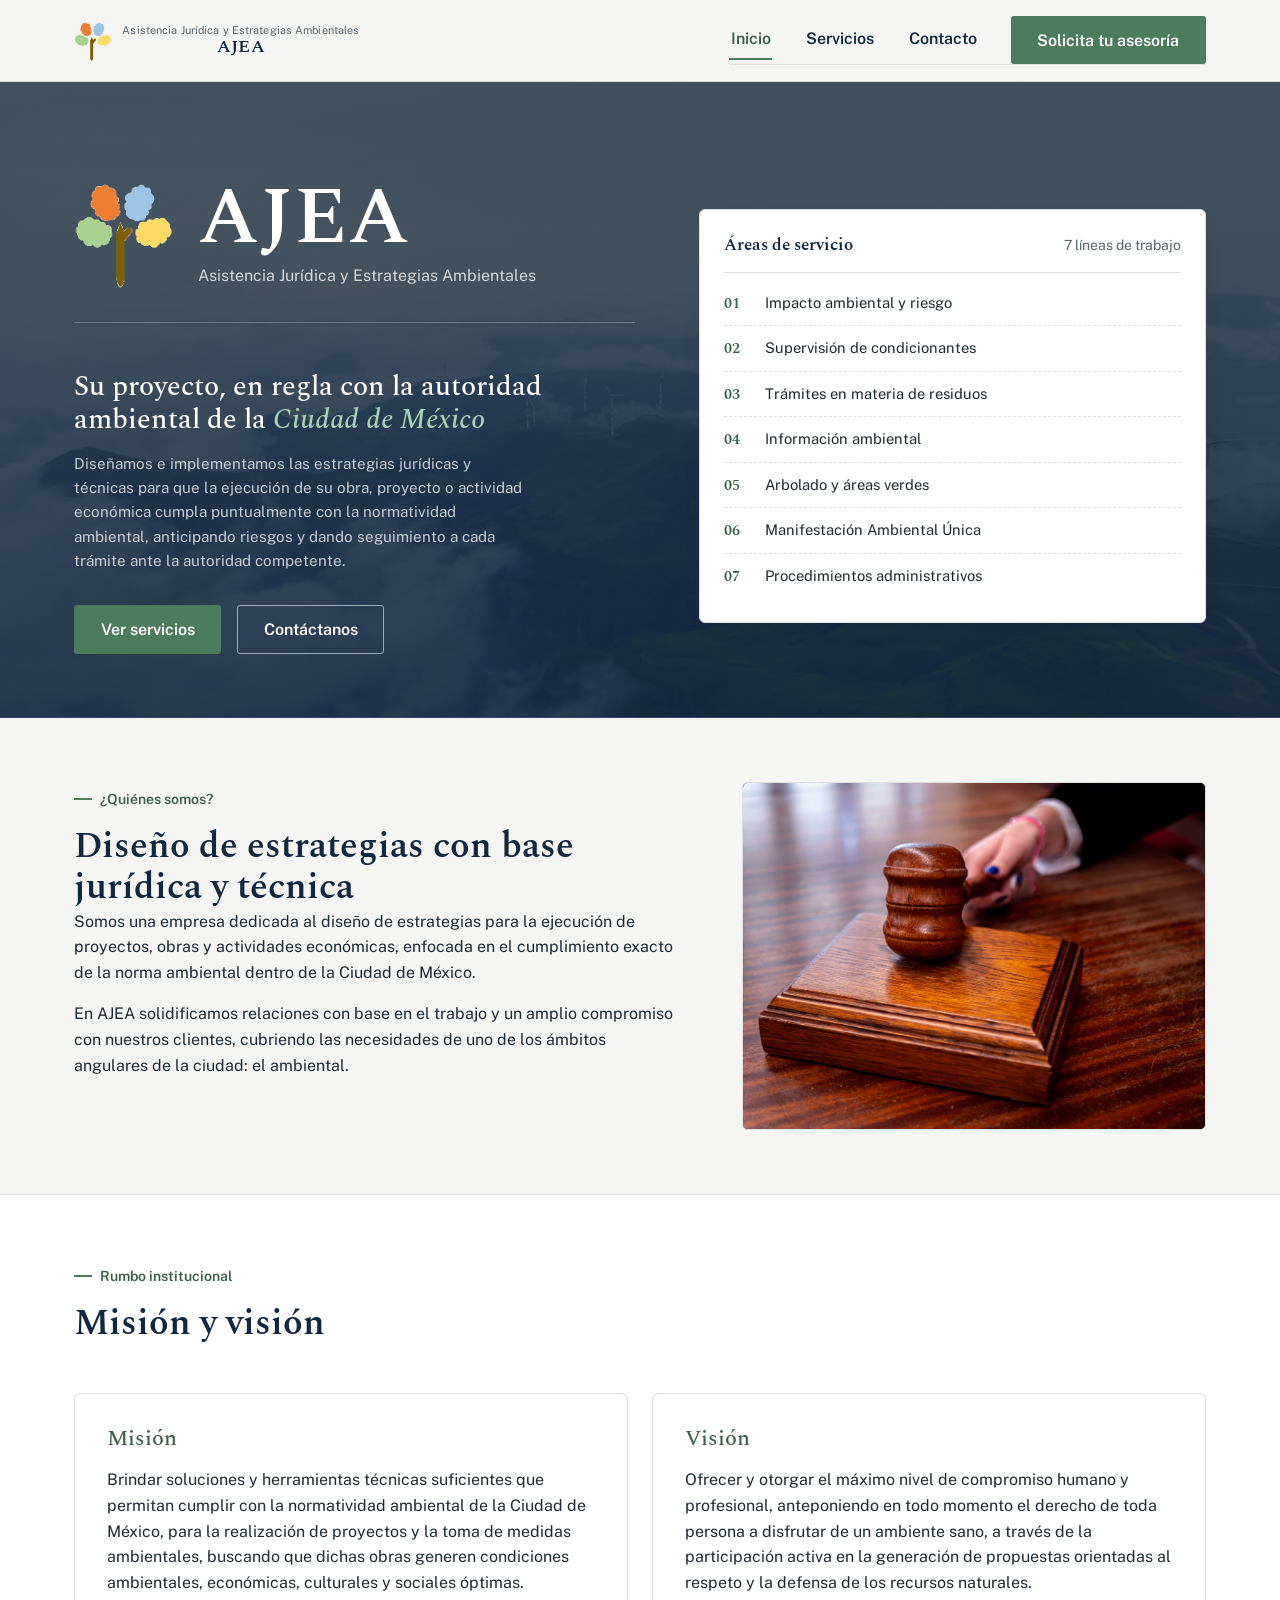
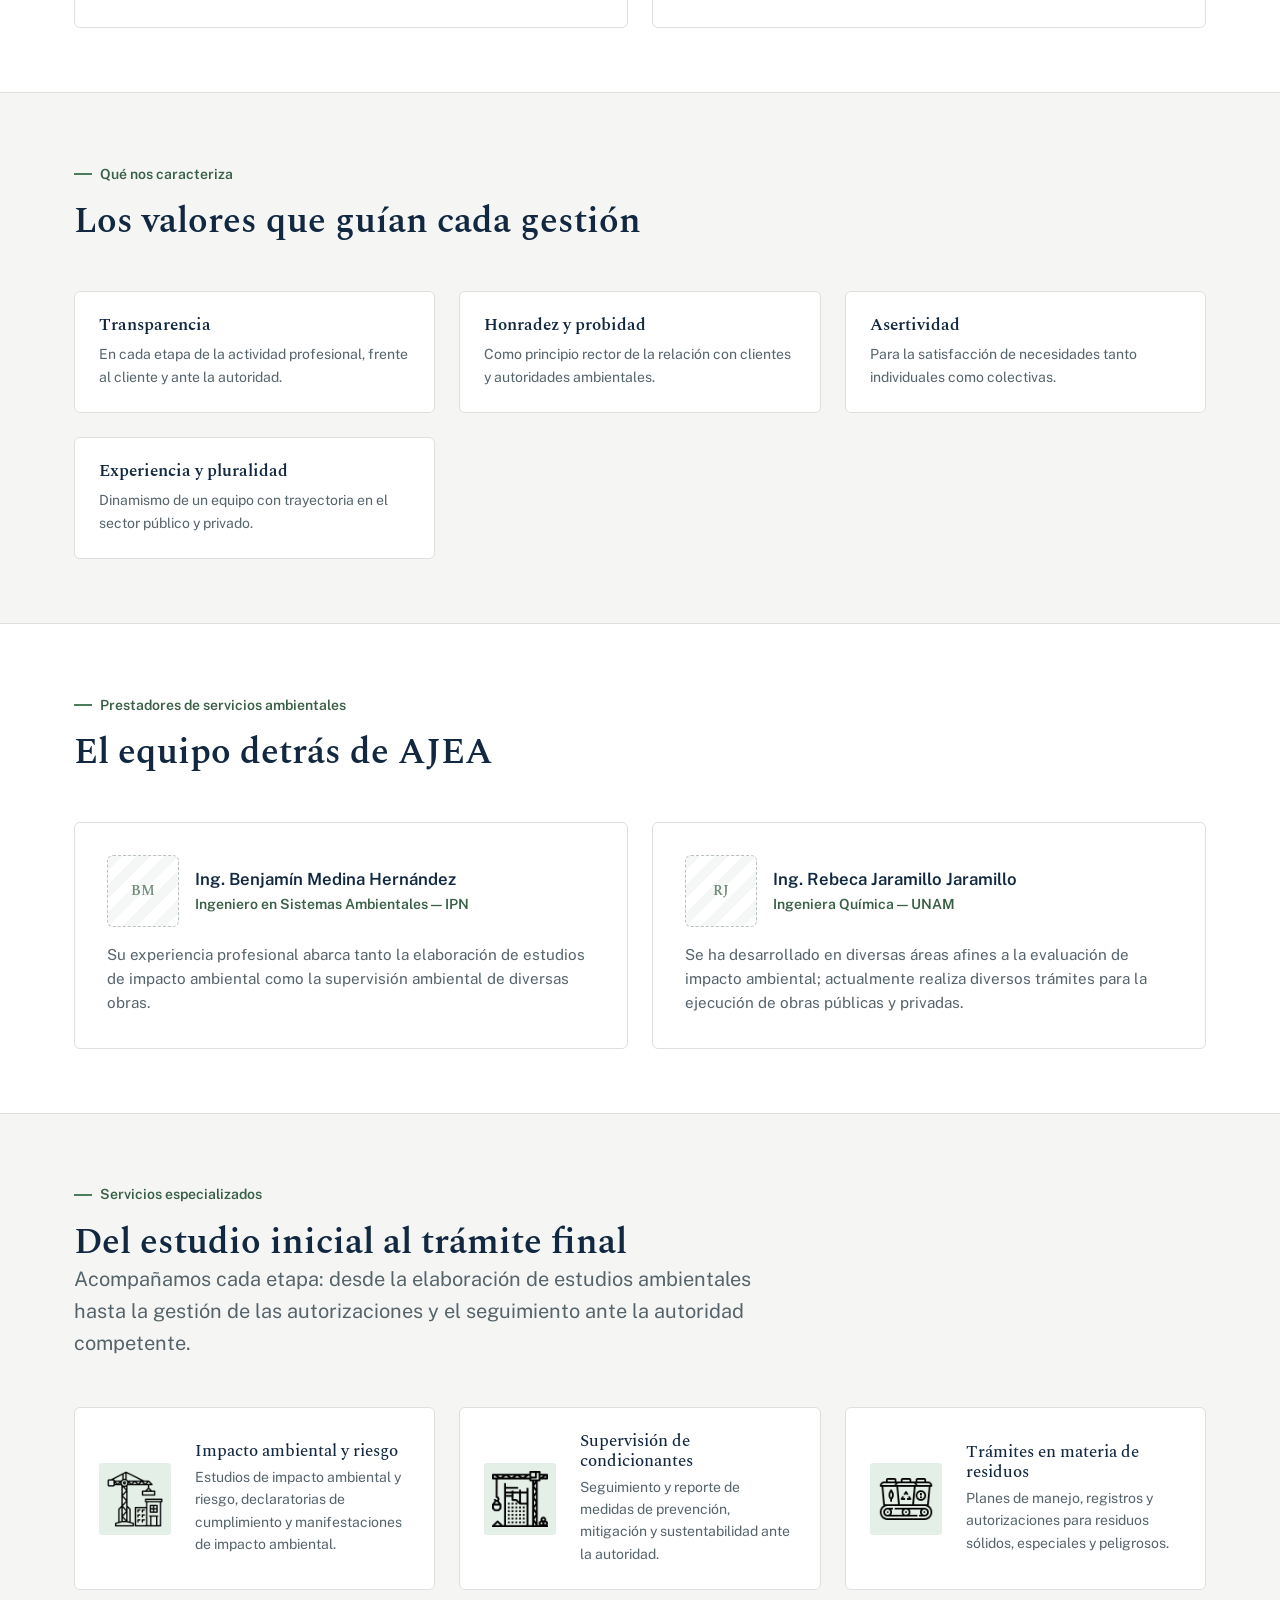
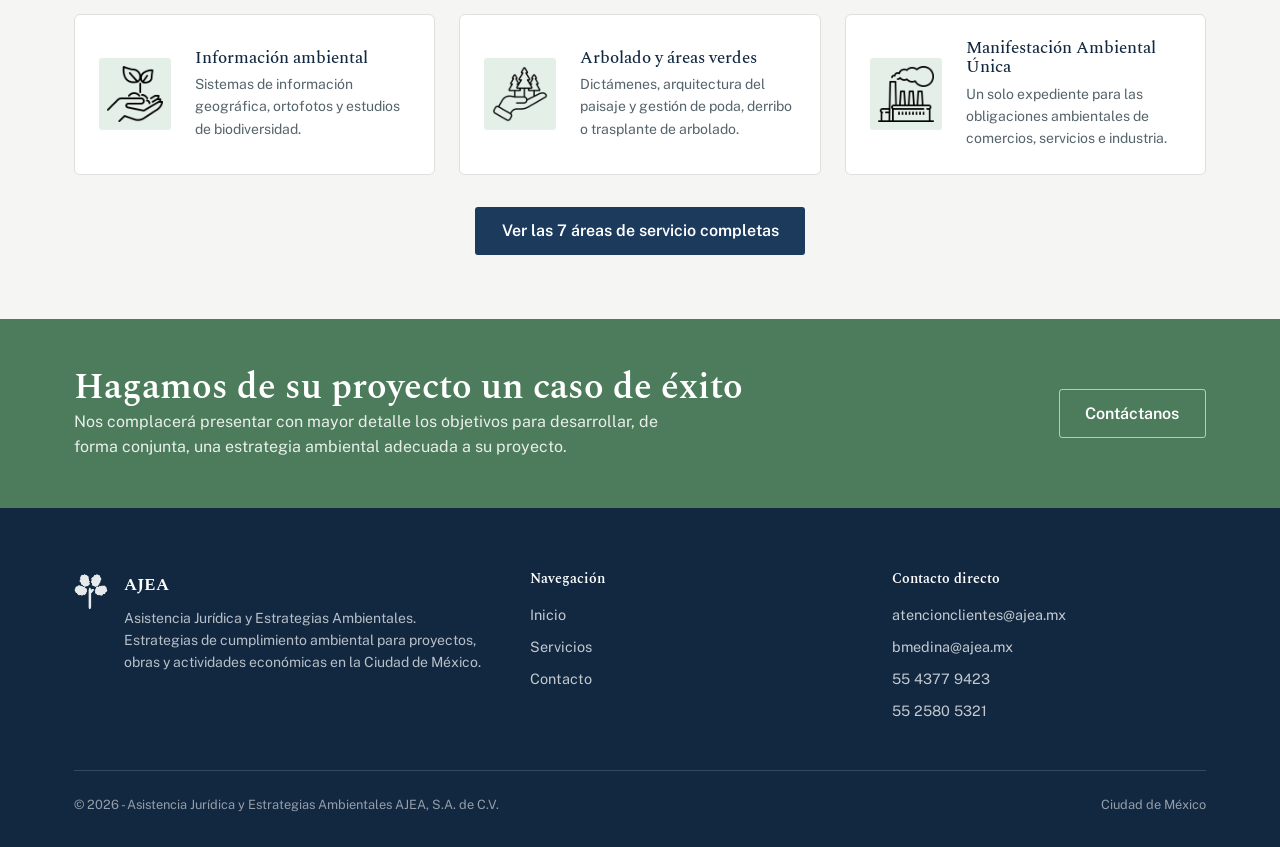
==== commit 89d6eb3b: "Modificaciones de comentario finales" ====
--- a/index.html
+++ b/index.html
@@ -9,13 +9,34 @@
     content="AJEA diseña e implementa estrategias jurídico-ambientales para proyectos, obras y actividades económicas en la Ciudad de México: impacto ambiental, residuos, información ambiental y arbolado."
   />
   <link rel="icon" type="image/png" href="assets/img/logoAJEA.png" />
+
+  <!-- Open Graph / Facebook, WhatsApp, LinkedIn -->
+  <meta property="og:type" content="website" />
+  <meta property="og:url" content="https://ajea.mx/" />
+  <meta property="og:site_name" content="AJEA" />
+  <meta property="og:locale" content="es_MX" />
   <meta property="og:title" content="AJEA — Asistencia Jurídica y Estrategias Ambientales" />
   <meta
     property="og:description"
     content="Estrategias de cumplimiento ambiental para proyectos, obras y actividades económicas en la Ciudad de México."
   />
-  <meta property="og:type" content="website" />
-  <meta property="og:image" content="assets/img/logoAJEA.png" />
+  <meta property="og:image" content="https://ajea.mx/assets/img/og-image.png" />
+  <meta property="og:image:secure_url" content="https://ajea.mx/assets/img/og-image.png" />
+  <meta property="og:image:type" content="image/png" />
+  <meta property="og:image:width" content="1200" />
+  <meta property="og:image:height" content="630" />
+  <meta property="og:image:alt" content="AJEA — Asistencia Jurídica y Estrategias Ambientales" />
+
+  <!-- Twitter / X Card -->
+  <meta name="twitter:card" content="summary_large_image" />
+  <meta name="twitter:title" content="AJEA — Asistencia Jurídica y Estrategias Ambientales" />
+  <meta
+    name="twitter:description"
+    content="Estrategias de cumplimiento ambiental para proyectos, obras y actividades económicas en la Ciudad de México."
+  />
+  <meta name="twitter:image" content="https://ajea.mx/assets/img/og-image.png" />
+  <meta name="twitter:image:alt" content="AJEA — Asistencia Jurídica y Estrategias Ambientales" />
+
   <link rel="preconnect" href="https://fonts.googleapis.com" />
   <link rel="preconnect" href="https://fonts.gstatic.com" crossorigin />
   <link
@@ -38,8 +59,8 @@
           height="140"
         />
         <span class="logo__text">
+          <span class="logo__subtitle">Asistencia Jurídica y Estrategias Ambientales</span>
           <span class="logo__title">AJEA</span>
-          <span class="logo__subtitle">Asistencia Jurídica y Estrategias Ambientales</span>
         </span>
       </a>
 
@@ -151,8 +172,6 @@
             <p>
               En AJEA solidificamos relaciones con base en el trabajo y un amplio compromiso con nuestros
               clientes, cubriendo las necesidades de uno de los ámbitos angulares de la ciudad: el ambiental.
-              Contamos con un equipo multidisciplinario con trayectoria tanto en el sector público —incluida la
-              Secretaría del Medio Ambiente de la Ciudad de México— como en la consultoría privada.
             </p>
           </div>
 
@@ -241,10 +260,8 @@
               </div>
             </div>
             <p class="team-card__bio">
-              Su experiencia profesional abarca el sector público —estando a cargo de diversas unidades operativas
-              en la Secretaría del Medio Ambiente de la Ciudad de México, destacando su gestión como Director de
-              Evaluación de Impacto Ambiental— así como el sector privado, tanto en la elaboración de estudios de
-              impacto ambiental como en la supervisión ambiental de diversas obras.
+              Su experiencia profesional abarca tanto la elaboración de estudios de impacto ambiental como la
+              supervisión ambiental de diversas obras.
             </p>
           </article>
 
@@ -259,8 +276,7 @@
               </div>
             </div>
             <p class="team-card__bio">
-              Se ha desarrollado en diversas áreas afines a la evaluación de impacto ambiental; formó parte de la
-              Secretaría del Medio Ambiente de la Ciudad de México como Subdirectora de Evaluación y actualmente
+              Se ha desarrollado en diversas áreas afines a la evaluación de impacto ambiental; actualmente
               realiza diversos trámites para la ejecución de obras públicas y privadas.
             </p>
           </article>
@@ -403,15 +419,16 @@
         <div>
           <h3 class="footer__heading">Contacto directo</h3>
           <div class="footer__list">
-            <a href="mailto:ajea.consultores@gmail.com">ajea.consultores@gmail.com</a>
+            <a href="mailto:atencionclientes@ajea.mx">atencionclientes@ajea.mx</a>
+            <a href="mailto:bmedina@ajea.mx">bmedina@ajea.mx</a>
             <a href="tel:+525243779423">55 4377 9423</a>
-            <a href="tel:+525248174586">55 4817 4586</a>
+            <a href="tel:+525225805321">55 2580 5321</a>
           </div>
         </div>
       </div>
 
       <div class="footer__bottom">
-        <span>© 2026 AJEA — Asistencia Jurídica y Estrategias Ambientales. Todos los derechos reservados.</span>
+        <span>© 2026 - Asistencia Jurídica y Estrategias Ambientales AJEA, S.A. de C.V.</span>
         <span>Ciudad de México</span>
       </div>
     </div>
--- a/css/styles.css
+++ b/css/styles.css
@@ -334,6 +334,7 @@
   font-size: 1.15rem;
   color: var(--color-primary-dark);
   letter-spacing: 0.02em;
+  text-align: center;
 }
 
 .logo__subtitle {
@@ -1324,16 +1325,18 @@
   align-items: flex-start;
 }
 
+/* Solo el ícono, sin círculo de fondo. Se mantiene una caja fija (sin
+   color) para que el ícono quede alineado con la primera línea del texto
+   de al lado, igual que antes. */
 .contact-info__icon {
-  width: 40px;
-  height: 40px;
-  border-radius: 50%;
-  background: var(--color-accent-light);
+  width: 26px;
+  height: 26px;
   color: var(--color-accent-dark);
   display: flex;
   align-items: center;
   justify-content: center;
   flex-shrink: 0;
+  margin-top: 0.15rem;
   line-height: 0; /* evita el hueco vertical que el navegador reserva bajo
                      un svg inline, causa habitual de íconos que se ven
                      descentrados dentro de su contenedor */
@@ -1341,8 +1344,8 @@
 
 .contact-info__icon svg,
 .contact-info__icon img {
-  width: 18px;
-  height: 18px;
+  width: 24px;
+  height: 24px;
   display: block;
   margin: 0 auto;
   object-fit: contain;
